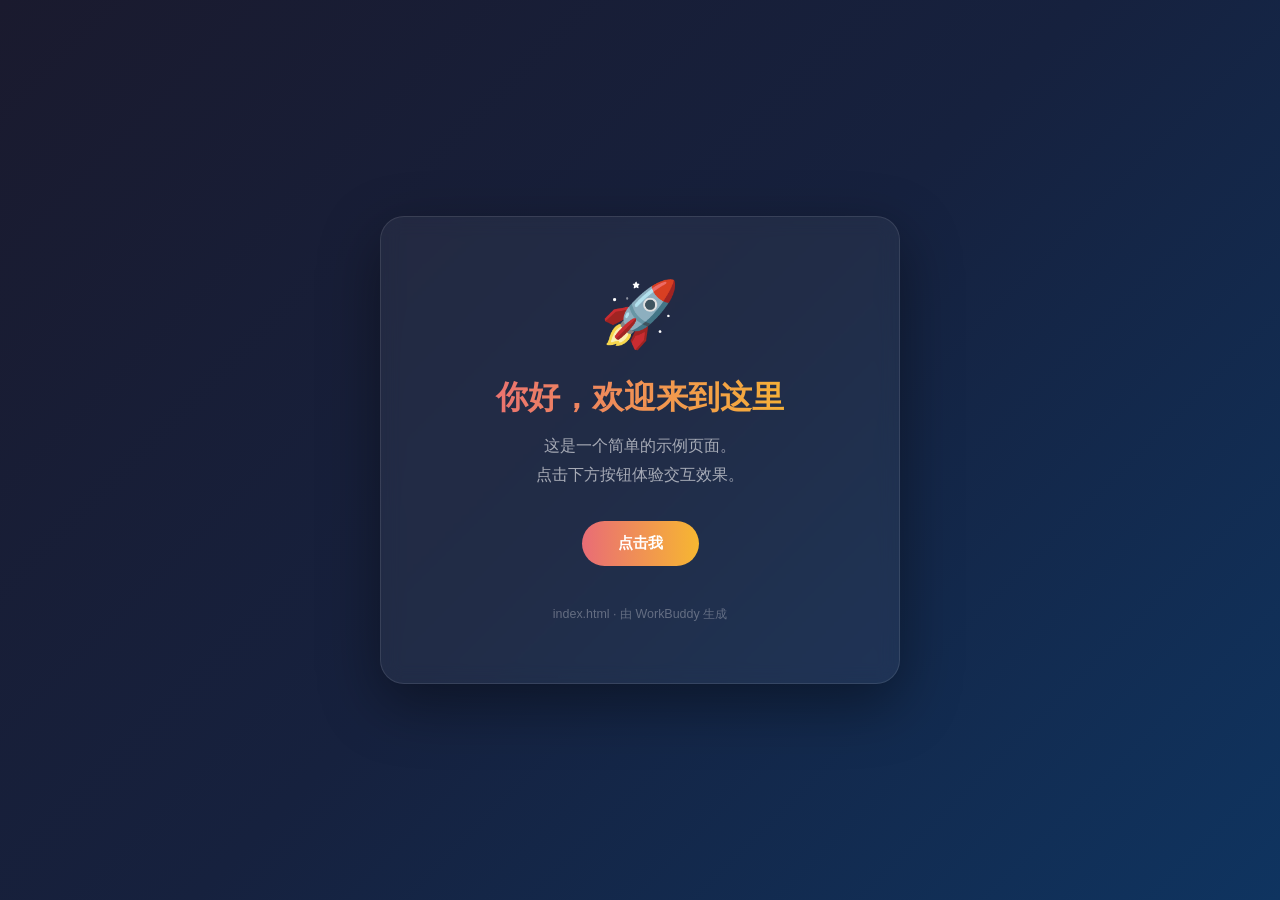
==== index.html @ bc462394 "Add files via upload" ====
<!DOCTYPE html>
<html lang="zh-CN">
<head>
  <meta charset="UTF-8" />
  <meta name="viewport" content="width=device-width, initial-scale=1.0" />
  <title>欢迎页面</title>
  <style>
    * { margin: 0; padding: 0; box-sizing: border-box; }

    body {
      min-height: 100vh;
      display: flex;
      align-items: center;
      justify-content: center;
      background: linear-gradient(135deg, #1a1a2e 0%, #16213e 50%, #0f3460 100%);
      font-family: "Microsoft YaHei", "PingFang SC", sans-serif;
      color: #fff;
    }

    .card {
      text-align: center;
      padding: 60px 80px;
      background: rgba(255, 255, 255, 0.05);
      border: 1px solid rgba(255, 255, 255, 0.1);
      border-radius: 24px;
      backdrop-filter: blur(10px);
      box-shadow: 0 20px 60px rgba(0, 0, 0, 0.4);
      max-width: 520px;
      width: 90%;
    }

    .icon {
      font-size: 64px;
      margin-bottom: 24px;
      display: block;
      animation: float 3s ease-in-out infinite;
    }

    @keyframes float {
      0%, 100% { transform: translateY(0); }
      50%       { transform: translateY(-10px); }
    }

    h1 {
      font-size: 2rem;
      font-weight: 700;
      margin-bottom: 12px;
      background: linear-gradient(90deg, #e96c76, #f7b731);
      -webkit-background-clip: text;
      -webkit-text-fill-color: transparent;
    }

    p {
      font-size: 1rem;
      color: rgba(255, 255, 255, 0.6);
      line-height: 1.8;
      margin-bottom: 32px;
    }

    .btn {
      display: inline-block;
      padding: 12px 36px;
      background: linear-gradient(90deg, #e96c76, #f7b731);
      color: #fff;
      border: none;
      border-radius: 50px;
      font-size: 0.95rem;
      font-weight: 600;
      cursor: pointer;
      text-decoration: none;
      transition: transform 0.2s, box-shadow 0.2s;
    }

    .btn:hover {
      transform: translateY(-2px);
      box-shadow: 0 8px 24px rgba(233, 108, 118, 0.45);
    }

    .footer {
      margin-top: 40px;
      font-size: 0.78rem;
      color: rgba(255, 255, 255, 0.3);
    }
  </style>
</head>
<body>
  <div class="card">
    <span class="icon">🚀</span>
    <h1>你好，欢迎来到这里</h1>
    <p>这是一个简单的示例页面。<br/>点击下方按钮体验交互效果。</p>
    <button class="btn" onclick="this.textContent='✅ 已点击！'">点击我</button>
    <div class="footer">index.html · 由 WorkBuddy 生成</div>
  </div>
</body>
</html>
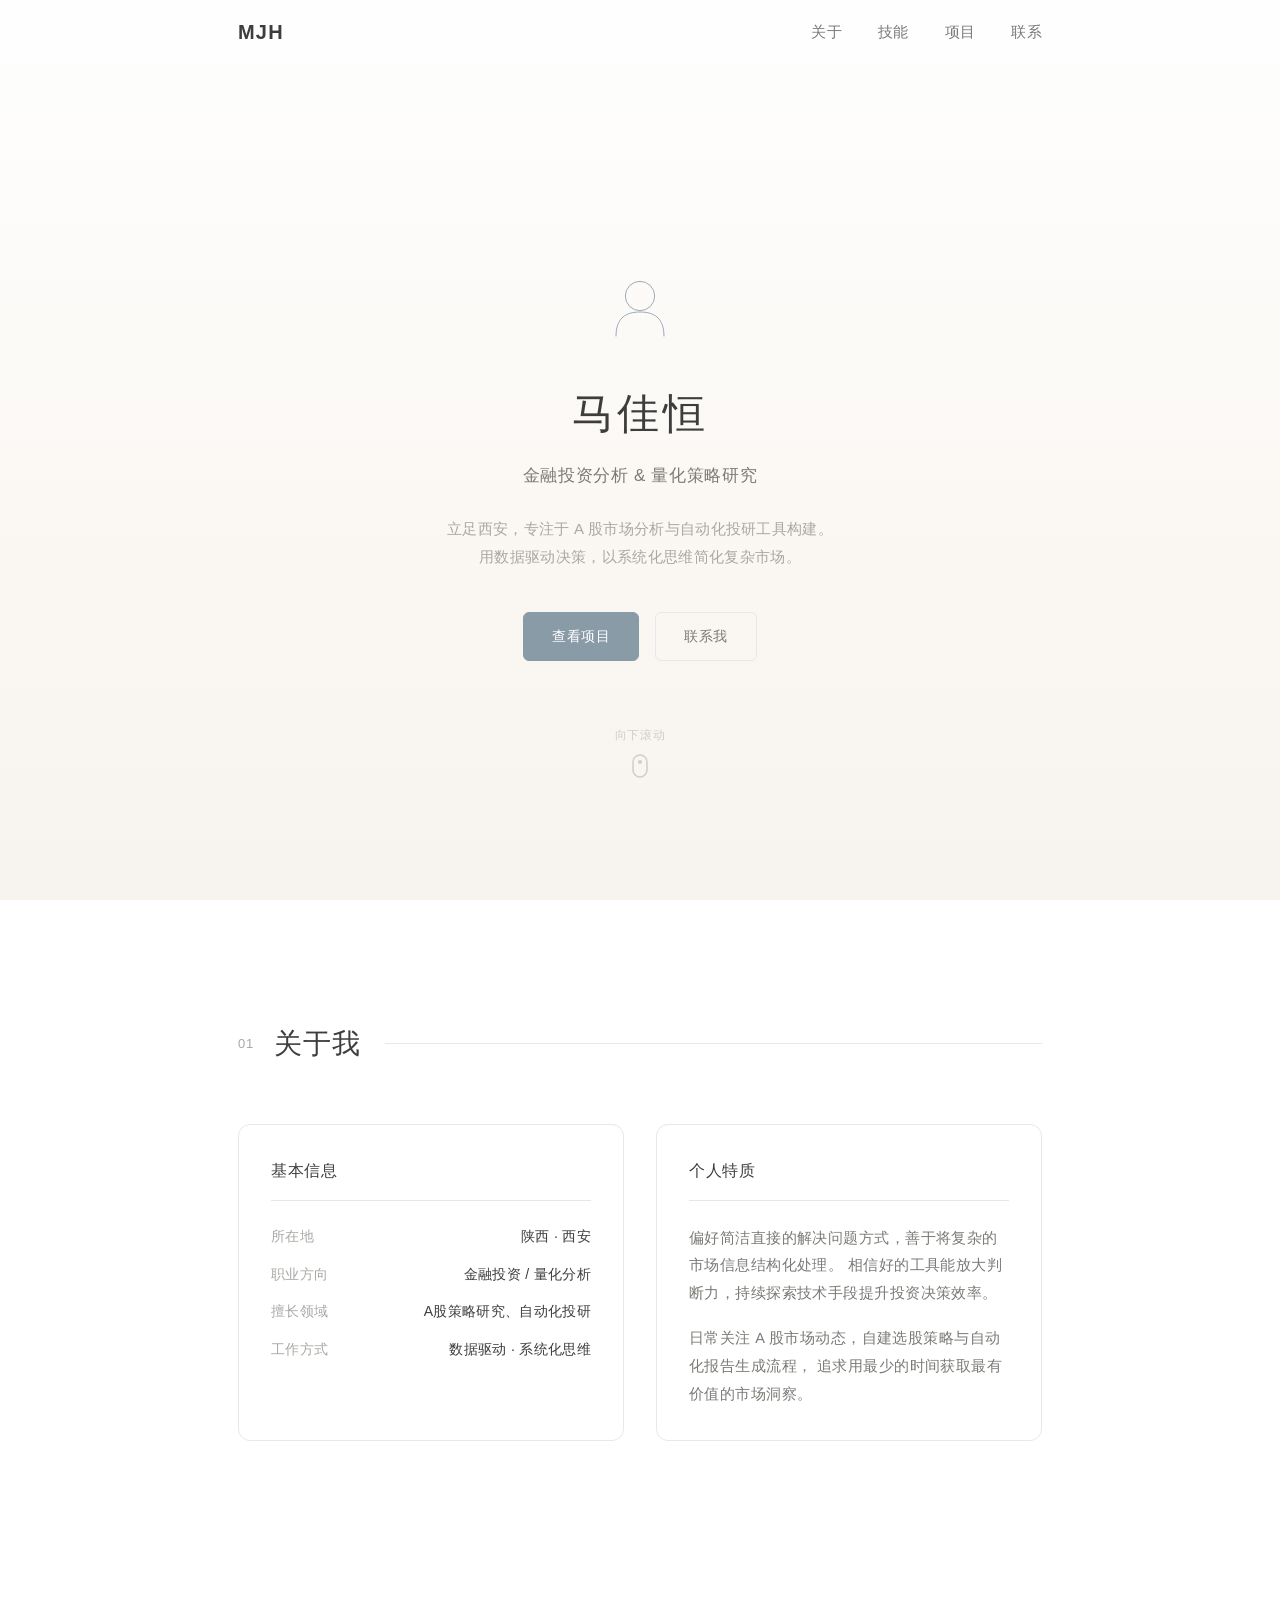
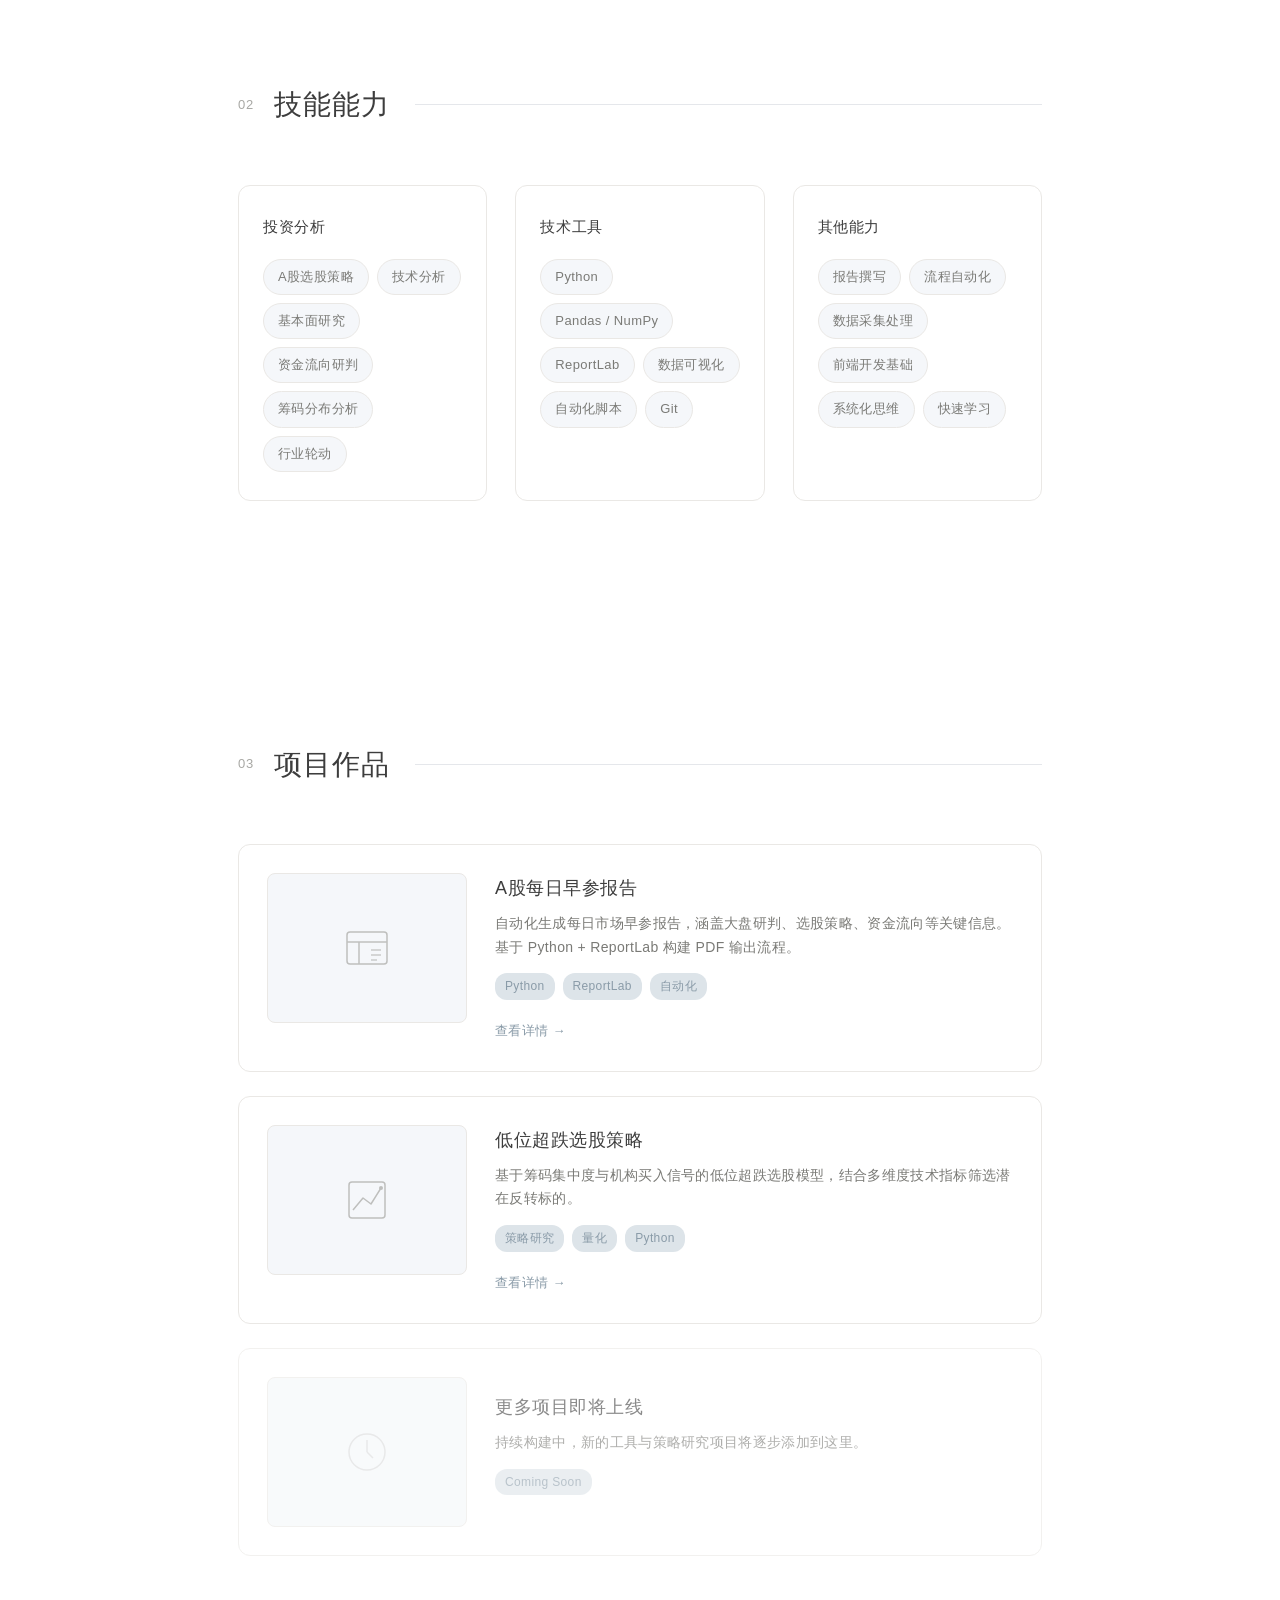
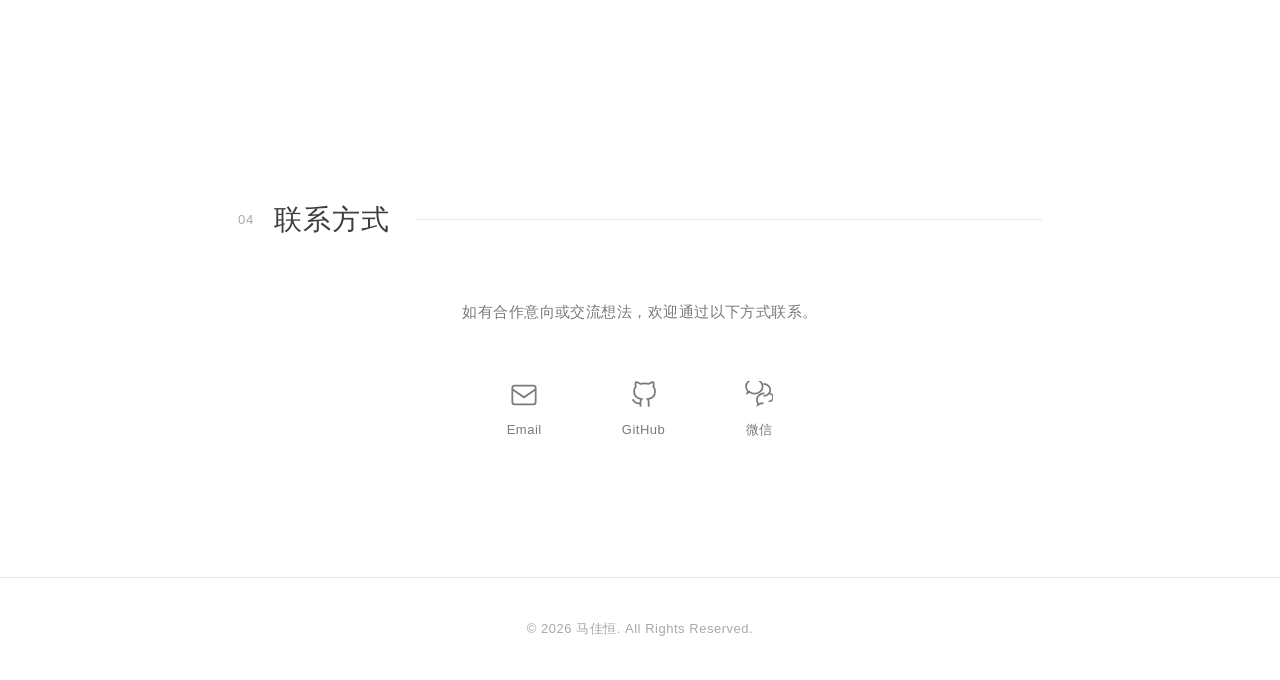
==== commit cdacc6f8: "Add files via upload" ====
--- a/index.html
+++ b/index.html
@@ -1,95 +1,260 @@
 <!DOCTYPE html>
 <html lang="zh-CN">
 <head>
-  <meta charset="UTF-8" />
-  <meta name="viewport" content="width=device-width, initial-scale=1.0" />
-  <title>欢迎页面</title>
-  <style>
-    * { margin: 0; padding: 0; box-sizing: border-box; }
-
-    body {
-      min-height: 100vh;
-      display: flex;
-      align-items: center;
-      justify-content: center;
-      background: linear-gradient(135deg, #1a1a2e 0%, #16213e 50%, #0f3460 100%);
-      font-family: "Microsoft YaHei", "PingFang SC", sans-serif;
-      color: #fff;
-    }
-
-    .card {
-      text-align: center;
-      padding: 60px 80px;
-      background: rgba(255, 255, 255, 0.05);
-      border: 1px solid rgba(255, 255, 255, 0.1);
-      border-radius: 24px;
-      backdrop-filter: blur(10px);
-      box-shadow: 0 20px 60px rgba(0, 0, 0, 0.4);
-      max-width: 520px;
-      width: 90%;
-    }
-
-    .icon {
-      font-size: 64px;
-      margin-bottom: 24px;
-      display: block;
-      animation: float 3s ease-in-out infinite;
-    }
-
-    @keyframes float {
-      0%, 100% { transform: translateY(0); }
-      50%       { transform: translateY(-10px); }
-    }
-
-    h1 {
-      font-size: 2rem;
-      font-weight: 700;
-      margin-bottom: 12px;
-      background: linear-gradient(90deg, #e96c76, #f7b731);
-      -webkit-background-clip: text;
-      -webkit-text-fill-color: transparent;
-    }
-
-    p {
-      font-size: 1rem;
-      color: rgba(255, 255, 255, 0.6);
-      line-height: 1.8;
-      margin-bottom: 32px;
-    }
-
-    .btn {
-      display: inline-block;
-      padding: 12px 36px;
-      background: linear-gradient(90deg, #e96c76, #f7b731);
-      color: #fff;
-      border: none;
-      border-radius: 50px;
-      font-size: 0.95rem;
-      font-weight: 600;
-      cursor: pointer;
-      text-decoration: none;
-      transition: transform 0.2s, box-shadow 0.2s;
-    }
-
-    .btn:hover {
-      transform: translateY(-2px);
-      box-shadow: 0 8px 24px rgba(233, 108, 118, 0.45);
-    }
-
-    .footer {
-      margin-top: 40px;
-      font-size: 0.78rem;
-      color: rgba(255, 255, 255, 0.3);
-    }
-  </style>
+    <meta charset="UTF-8">
+    <meta name="viewport" content="width=device-width, initial-scale=1.0">
+    <meta name="description" content="马佳恒 — 个人网站，金融投资与量化分析">
+    <title>马佳恒 — 个人主页</title>
+    <link rel="stylesheet" href="css/style.css">
+    <link rel="preload" href="css/style.css" as="style">
+    <link rel="icon" type="image/svg+xml" href="data:image/svg+xml,<svg xmlns='http://www.w3.org/2000/svg' viewBox='0 0 32 32'><text y='28' font-size='28'>📊</text></svg>">
 </head>
 <body>
-  <div class="card">
-    <span class="icon">🚀</span>
-    <h1>你好，欢迎来到这里</h1>
-    <p>这是一个简单的示例页面。<br/>点击下方按钮体验交互效果。</p>
-    <button class="btn" onclick="this.textContent='✅ 已点击！'">点击我</button>
-    <div class="footer">index.html · 由 WorkBuddy 生成</div>
-  </div>
+
+    <!-- ==================== 顶部导航 ==================== -->
+    <header class="site-header" id="header">
+        <nav class="nav-bar" aria-label="主导航">
+            <a href="#home" class="nav-logo">MJH</a>
+            <ul class="nav-links" role="menubar">
+                <li role="none"><a href="#about" role="menuitem">关于</a></li>
+                <li role="none"><a href="#skills" role="menuitem">技能</a></li>
+                <li role="none"><a href="#projects" role="menuitem">项目</a></li>
+                <li role="none"><a href="#contact" role="menuitem">联系</a></li>
+            </ul>
+            <button class="nav-toggle" aria-label="打开菜单" id="navToggle">
+                <span></span><span></span><span></span>
+            </button>
+        </nav>
+    </header>
+
+    <main>
+
+        <!-- ==================== Hero 首屏 ==================== -->
+        <section class="hero" id="home">
+            <div class="container">
+                <div class="hero-content reveal">
+                    <div class="hero-avatar" aria-hidden="true">
+                        <!-- 极简线条头像占位 -->
+                        <svg viewBox="0 0 120 120" fill="none" xmlns="http://www.w3.org/2000/svg">
+                            <circle cx="60" cy="45" r="22" stroke="currentColor" stroke-width="1.5"/>
+                            <path d="M24 105c0-28 16-36 36-36s36 8 36 36" stroke="currentColor" stroke-width="1.5" stroke-linecap="round"/>
+                        </svg>
+                    </div>
+                    <h1 class="hero-name">马佳恒</h1>
+                    <p class="hero-tagline">金融投资分析 &amp; 量化策略研究</p>
+                    <p class="hero-bio">
+                        立足西安，专注于 A 股市场分析与自动化投研工具构建。<br>用数据驱动决策，以系统化思维简化复杂市场。
+                    </p>
+                    <div class="hero-cta">
+                        <a href="#projects" class="btn btn-primary">查看项目</a>
+                        <a href="#contact" class="btn btn-ghost">联系我</a>
+                    </div>
+                </div>
+                <div class="hero-scroll" aria-hidden="true">
+                    <span>向下滚动</span>
+                    <svg width="16" height="24" viewBox="0 0 16 24" fill="none">
+                        <rect x="1" y="1" width="14" height="22" rx="7" stroke="currentColor" stroke-width="1.5"/>
+                        <circle cx="8" cy="8" r="2" fill="currentColor"/>
+                    </svg>
+                </div>
+            </div>
+        </section>
+
+        <!-- ==================== 关于我 ==================== -->
+        <section class="about section" id="about">
+            <div class="container">
+                <div class="section-header reveal">
+                    <span class="section-label">01</span>
+                    <h2 class="section-title">关于我</h2>
+                    <div class="section-line" aria-hidden="true"></div>
+                </div>
+                <div class="about-grid reveal">
+                    <div class="about-card">
+                        <h3 class="card-title">基本信息</h3>
+                        <ul class="info-list">
+                            <li><span class="info-label">所在地</span><span class="info-value">陕西 · 西安</span></li>
+                            <li><span class="info-label">职业方向</span><span class="info-value">金融投资 / 量化分析</span></li>
+                            <li><span class="info-label">擅长领域</span><span class="info-value">A股策略研究、自动化投研</span></li>
+                            <li><span class="info-label">工作方式</span><span class="info-value">数据驱动 · 系统化思维</span></li>
+                        </ul>
+                    </div>
+                    <div class="about-card">
+                        <h3 class="card-title">个人特质</h3>
+                        <p class="about-text">
+                            偏好简洁直接的解决问题方式，善于将复杂的市场信息结构化处理。
+                            相信好的工具能放大判断力，持续探索技术手段提升投资决策效率。
+                        </p>
+                        <p class="about-text">
+                            日常关注 A 股市场动态，自建选股策略与自动化报告生成流程，
+                            追求用最少的时间获取最有价值的市场洞察。
+                        </p>
+                    </div>
+                </div>
+            </div>
+        </section>
+
+        <!-- ==================== 技能能力 ==================== -->
+        <section class="skills section" id="skills">
+            <div class="container">
+                <div class="section-header reveal">
+                    <span class="section-label">02</span>
+                    <h2 class="section-title">技能能力</h2>
+                    <div class="section-line" aria-hidden="true"></div>
+                </div>
+                <div class="skills-grid reveal">
+                    <div class="skill-category">
+                        <h3 class="category-title">投资分析</h3>
+                        <div class="skill-tags">
+                            <span class="skill-tag">A股选股策略</span>
+                            <span class="skill-tag">技术分析</span>
+                            <span class="skill-tag">基本面研究</span>
+                            <span class="skill-tag">资金流向研判</span>
+                            <span class="skill-tag">筹码分布分析</span>
+                            <span class="skill-tag">行业轮动</span>
+                        </div>
+                    </div>
+                    <div class="skill-category">
+                        <h3 class="category-title">技术工具</h3>
+                        <div class="skill-tags">
+                            <span class="skill-tag">Python</span>
+                            <span class="skill-tag">Pandas / NumPy</span>
+                            <span class="skill-tag">ReportLab</span>
+                            <span class="skill-tag">数据可视化</span>
+                            <span class="skill-tag">自动化脚本</span>
+                            <span class="skill-tag">Git</span>
+                        </div>
+                    </div>
+                    <div class="skill-category">
+                        <h3 class="category-title">其他能力</h3>
+                        <div class="skill-tags">
+                            <span class="skill-tag">报告撰写</span>
+                            <span class="skill-tag">流程自动化</span>
+                            <span class="skill-tag">数据采集处理</span>
+                            <span class="skill-tag">前端开发基础</span>
+                            <span class="skill-tag">系统化思维</span>
+                            <span class="skill-tag">快速学习</span>
+                        </div>
+                    </div>
+                </div>
+            </div>
+        </section>
+
+        <!-- ==================== 项目作品 ==================== -->
+        <section class="projects section" id="projects">
+            <div class="container">
+                <div class="section-header reveal">
+                    <span class="section-label">03</span>
+                    <h2 class="section-title">项目作品</h2>
+                    <div class="section-line" aria-hidden="true"></div>
+                </div>
+                <div class="projects-grid reveal">
+                    <!-- 项目卡片 1 -->
+                    <article class="project-card">
+                        <div class="project-image">
+                            <div class="project-placeholder" aria-hidden="true">
+                                <svg viewBox="0 0 48 48" fill="none">
+                                    <rect x="4" y="8" width="40" height="32" rx="3" stroke="currentColor" stroke-width="1.5"/>
+                                    <line x1="4" y1="18" x2="44" y2="18" stroke="currentColor" stroke-width="1.5"/>
+                                    <line x1="16" y1="18" x2="16" y2="40" stroke="currentColor" stroke-width="1.5"/>
+                                    <line x1="28" y1="26" x2="38" y2="26" stroke="currentColor" stroke-width="1.2"/>
+                                    <line x1="28" y1="31" x2="38" y2="31" stroke="currentColor" stroke-width="1.2"/>
+                                    <line x1="28" y1="36" x2="34" y2="36" stroke="currentColor" stroke-width="1.2"/>
+                                </svg>
+                            </div>
+                        </div>
+                        <div class="project-info">
+                            <h3 class="project-name">A股每日早参报告</h3>
+                            <p class="project-desc">自动化生成每日市场早参报告，涵盖大盘研判、选股策略、资金流向等关键信息。基于 Python + ReportLab 构建 PDF 输出流程。</p>
+                            <div class="project-tags">
+                                <span>Python</span><span>ReportLab</span><span>自动化</span>
+                            </div>
+                            <div class="project-links">
+                                <a href="#" class="project-link" aria-label="查看详情">查看详情 →</a>
+                            </div>
+                        </div>
+                    </article>
+                    <!-- 项目卡片 2 -->
+                    <article class="project-card">
+                        <div class="project-image">
+                            <div class="project-placeholder" aria-hidden="true">
+                                <svg viewBox="0 0 48 48" fill="none">
+                                    <rect x="6" y="6" width="36" height="36" rx="3" stroke="currentColor" stroke-width="1.5"/>
+                                    <polyline points="10,34 20,22 28,28 38,12" stroke="currentColor" stroke-width="1.5" stroke-linejoin="round"/>
+                                    <circle cx="38" cy="12" r="2" fill="currentColor"/>
+                                </svg>
+                            </div>
+                        </div>
+                        <div class="project-info">
+                            <h3 class="project-name">低位超跌选股策略</h3>
+                            <p class="project-desc">基于筹码集中度与机构买入信号的低位超跌选股模型，结合多维度技术指标筛选潜在反转标的。</p>
+                            <div class="project-tags">
+                                <span>策略研究</span><span>量化</span><span>Python</span>
+                            </div>
+                            <div class="project-links">
+                                <a href="#" class="project-link" aria-label="查看详情">查看详情 →</a>
+                            </div>
+                        </div>
+                    </article>
+                    <!-- 项目卡片 3 — 占位 -->
+                    <article class="project-card project-card--coming">
+                        <div class="project-image">
+                            <div class="project-placeholder coming-soon" aria-hidden="true">
+                                <svg viewBox="0 0 48 48" fill="none">
+                                    <circle cx="24" cy="24" r="18" stroke="currentColor" stroke-width="1.5"/>
+                                    <line x1="24" y1="12" x2="24" y2="24" stroke="currentColor" stroke-width="1.5"/>
+                                    <line x1="24" y1="24" x2="30" y2="30" stroke="currentColor" stroke-width="1.5"/>
+                                </svg>
+                            </div>
+                        </div>
+                        <div class="project-info">
+                            <h3 class="project-name">更多项目即将上线</h3>
+                            <p class="project-desc">持续构建中，新的工具与策略研究项目将逐步添加到这里。</p>
+                            <div class="project-tags">
+                                <span>Coming Soon</span>
+                            </div>
+                        </div>
+                    </article>
+                </div>
+            </div>
+        </section>
+
+        <!-- ==================== 联系方式 ==================== -->
+        <section class="contact section" id="contact">
+            <div class="container">
+                <div class="section-header reveal">
+                    <span class="section-label">04</span>
+                    <h2 class="section-title">联系方式</h2>
+                    <div class="section-line" aria-hidden="true"></div>
+                </div>
+                <div class="contact-content reveal">
+                    <p class="contact-intro">如有合作意向或交流想法，欢迎通过以下方式联系。</p>
+                    <div class="contact-links">
+                        <a href="mailto:your-email@example.com" class="contact-item" aria-label="发送邮件">
+                            <svg viewBox="0 0 24 24" fill="none" stroke="currentColor" stroke-width="1.5"><rect x="2" y="4" width="20" height="16" rx="2"/><path d="M2 7l10 7 10-7"/></svg>
+                            <span>Email</span>
+                        </a>
+                        <a href="https://github.com/" target="_blank" rel="noopener noreferrer" class="contact-item" aria-label="GitHub 主页">
+                            <svg viewBox="0 0 24 24" fill="none" stroke="currentColor" stroke-width="1.5"><path d="M9 19c-5 1.5-5-2.5-7-3m14 6v-3.87a3.37 3.37 0 00-.94-2.61c3.14-.35 6.44-1.54 6.44-7A5.44 5.44 0 0020 4.77 5.07 5.07 0 0019.91 1S18.73.65 16 2.48a13.38 13.38 0 00-7 0C6.27.65 5.09 1 5.09 1A5.07 5.07 0 005 4.77a5.44 5.44 0 00-1.5 3.78c0 5.42 3.3 6.61 6.44 7A3.37 3.37 0 009 18.13V22"/></svg>
+                            <span>GitHub</span>
+                        </a>
+                        <a href="#" class="contact-item" aria-label="微信联系">
+                            <svg viewBox="0 0 24 24" fill="none" stroke="currentColor" stroke-width="1.5"><path d="M8 10.9c3.9 0 7.1-2.8 7.1-6.2S11.9-1.5 8-1.5.9 1.3.9 4.7c0 1.5.6 2.9 1.6 3.9L2 10.4l2-1.1a7.5 7.5 0 004 1.6z"/><path d="M15.8 12.8c3.3 0 5.9-2.3 5.9-5.2s-2.6-5.2-5.9-5.2"/><path d="M20.3 17.5c2.1 0 3.8-1.5 3.8-3.4s-1.7-3.4-3.8-3.4"/><path d="M15.8 18.9c-1.2 0-2.4.3-3.4.9l-1.5.8.4-1.3c-.7-.9-1.1-2-1.1-3.2 0-3.1 2.9-5.6 6.4-5.6"/></svg>
+                            <span>微信</span>
+                        </a>
+                    </div>
+                </div>
+            </div>
+        </section>
+
+    </main>
+
+    <!-- ==================== 页脚 ==================== -->
+    <footer class="site-footer">
+        <div class="container">
+            <p class="footer-text">&copy; 2026 马佳恒. All Rights Reserved.</p>
+        </div>
+    </footer>
+
+    <script src="js/main.js" defer></script>
 </body>
 </html>
--- a/css/style.css
+++ b/css/style.css
@@ -0,0 +1,748 @@
+/* ============================================================
+   个人网站 — 简约现代轻奢风格
+   莫兰迪色系 · 大量留白 · 无衬线字体 · 克制动效
+   ============================================================ */
+
+/* ---------- CSS 变量 ---------- */
+:root {
+    --bg-warm-start: #FEFEFE;
+    --bg-warm-mid: #FBf8F4;
+    --bg-warm-end: #F7F3EE;
+    --bg-card: #FFFFFF;
+    --bg-card-alt: #F5F7FA;
+    --bg-subtle: #F3F1EE;
+    --text-primary: #3D3D3D;
+    --text-secondary: #7A7A76;
+    --text-muted: #A8A8A4;
+    --accent: #8A9BA8;
+    --accent-hover: #6E8290;
+    --accent-light: #DDE4E9;
+    --border: #E5E7EB;
+    --border-light: #EAE8E5;
+    --shadow-sm: 0 1px 2px rgba(0,0,0,0.03);
+    --shadow-md: 0 4px 12px rgba(0,0,0,0.04);
+    --max-width: 860px;
+    --nav-height: 64px;
+    --section-gap: 120px;
+    --font-sans: -apple-system, BlinkMacSystemFont, "Segoe UI", "PingFang SC", "Hiragino Sans GB", "Microsoft YaHei", "Helvetica Neue", Arial, sans-serif;
+}
+
+/* ---------- 全局重置 ---------- */
+*,
+*::before,
+*::after {
+    margin: 0;
+    padding: 0;
+    box-sizing: border-box;
+}
+
+html {
+    scroll-behavior: smooth;
+    -webkit-font-smoothing: antialiased;
+    -moz-osx-font-smoothing: grayscale;
+}
+
+body {
+    font-family: var(--font-sans);
+    font-size: 16px;
+    line-height: 1.7;
+    color: var(--text-primary);
+    background: linear-gradient(180deg, var(--bg-warm-start) 0%, var(--bg-warm-mid) 55%, var(--bg-warm-end) 100%);
+    background-attachment: fixed;
+    letter-spacing: 0.02em;
+    overflow-x: hidden;
+}
+
+img {
+    max-width: 100%;
+    height: auto;
+    display: block;
+}
+
+a {
+    color: inherit;
+    text-decoration: none;
+    transition: color 0.25s ease;
+}
+
+ul {
+    list-style: none;
+}
+
+.container {
+    width: 100%;
+    max-width: var(--max-width);
+    margin: 0 auto;
+    padding: 0 28px;
+}
+
+.section {
+    padding: var(--section-gap) 0;
+}
+
+/* ---------- 顶部导航 ---------- */
+.site-header {
+    position: fixed;
+    top: 0;
+    left: 0;
+    width: 100%;
+    height: var(--nav-height);
+    background: rgba(254, 254, 254, 0.82);
+    backdrop-filter: blur(12px);
+    -webkit-backdrop-filter: blur(12px);
+    border-bottom: 1px solid transparent;
+    z-index: 1000;
+    transition: border-color 0.3s ease, box-shadow 0.3s ease, background 0.3s ease;
+}
+
+.site-header.scrolled {
+    border-bottom-color: var(--border);
+    box-shadow: var(--shadow-sm);
+}
+
+.nav-bar {
+    display: flex;
+    align-items: center;
+    justify-content: space-between;
+    height: 100%;
+    padding: 0 28px;
+    max-width: var(--max-width);
+    margin: 0 auto;
+}
+
+.nav-logo {
+    font-size: 20px;
+    font-weight: 600;
+    letter-spacing: 0.06em;
+    color: var(--text-primary);
+}
+
+.nav-links {
+    display: flex;
+    gap: 36px;
+}
+
+.nav-links a {
+    font-size: 15px;
+    color: var(--text-secondary);
+    position: relative;
+    padding: 4px 0;
+}
+
+.nav-links a::after {
+    content: '';
+    position: absolute;
+    bottom: -2px;
+    left: 0;
+    width: 0;
+    height: 1.5px;
+    background: var(--accent);
+    transition: width 0.3s ease;
+}
+
+.nav-links a:hover,
+.nav-links a.active {
+    color: var(--text-primary);
+}
+
+.nav-links a:hover::after,
+.nav-links a.active::after {
+    width: 100%;
+}
+
+/* 移动端菜单按钮 */
+.nav-toggle {
+    display: none;
+    flex-direction: column;
+    gap: 5px;
+    background: none;
+    border: none;
+    cursor: pointer;
+    padding: 4px;
+    z-index: 1001;
+}
+
+.nav-toggle span {
+    display: block;
+    width: 22px;
+    height: 1.5px;
+    background: var(--text-primary);
+    transition: transform 0.3s ease, opacity 0.3s ease;
+}
+
+.nav-toggle.open span:nth-child(1) {
+    transform: translateY(6.5px) rotate(45deg);
+}
+
+.nav-toggle.open span:nth-child(2) {
+    opacity: 0;
+}
+
+.nav-toggle.open span:nth-child(3) {
+    transform: translateY(-6.5px) rotate(-45deg);
+}
+
+/* ================================================================
+   Hero 首屏
+   ================================================================ */
+.hero {
+    min-height: 100vh;
+    display: flex;
+    align-items: center;
+    padding-top: var(--nav-height);
+}
+
+.hero-content {
+    text-align: center;
+    padding: 80px 0 0;
+}
+
+.hero-avatar {
+    width: 80px;
+    height: 80px;
+    margin: 0 auto 32px;
+    color: var(--accent);
+    opacity: 0.85;
+}
+
+.hero-avatar svg {
+    width: 100%;
+    height: 100%;
+}
+
+.hero-name {
+    font-size: 42px;
+    font-weight: 500;
+    letter-spacing: 0.08em;
+    color: var(--text-primary);
+    margin-bottom: 12px;
+}
+
+.hero-tagline {
+    font-size: 17px;
+    color: var(--text-secondary);
+    font-weight: 400;
+    letter-spacing: 0.04em;
+    margin-bottom: 24px;
+}
+
+.hero-bio {
+    font-size: 15px;
+    color: var(--text-muted);
+    line-height: 1.9;
+    max-width: 480px;
+    margin: 0 auto 40px;
+}
+
+.hero-cta {
+    display: flex;
+    gap: 16px;
+    justify-content: center;
+    flex-wrap: wrap;
+}
+
+.btn {
+    display: inline-flex;
+    align-items: center;
+    padding: 12px 28px;
+    font-size: 14px;
+    font-weight: 500;
+    letter-spacing: 0.04em;
+    border-radius: 6px;
+    cursor: pointer;
+    transition: all 0.25s ease;
+    border: 1.5px solid transparent;
+}
+
+.btn-primary {
+    background: var(--accent);
+    color: #FFFFFF;
+    border-color: var(--accent);
+}
+
+.btn-primary:hover {
+    background: var(--accent-hover);
+    border-color: var(--accent-hover);
+}
+
+.btn-ghost {
+    background: transparent;
+    color: var(--text-secondary);
+    border-color: var(--border);
+}
+
+.btn-ghost:hover {
+    border-color: var(--accent);
+    color: var(--accent);
+}
+
+/* 滚动提示 */
+.hero-scroll {
+    display: flex;
+    flex-direction: column;
+    align-items: center;
+    gap: 8px;
+    color: var(--text-muted);
+    font-size: 12px;
+    letter-spacing: 0.06em;
+    opacity: 0.5;
+    margin-top: 64px;
+}
+
+/* ================================================================
+   Section 通用
+   ================================================================ */
+.section-header {
+    display: flex;
+    align-items: center;
+    gap: 20px;
+    margin-bottom: 56px;
+}
+
+.section-label {
+    font-size: 13px;
+    font-weight: 500;
+    color: var(--text-muted);
+    letter-spacing: 0.06em;
+    flex-shrink: 0;
+}
+
+.section-title {
+    font-size: 28px;
+    font-weight: 500;
+    letter-spacing: 0.04em;
+    color: var(--text-primary);
+    flex-shrink: 0;
+}
+
+.section-line {
+    flex: 1;
+    height: 1px;
+    background: var(--border);
+    margin-left: 4px;
+}
+
+/* ================================================================
+   关于我
+   ================================================================ */
+.about-grid {
+    display: grid;
+    grid-template-columns: 1fr 1fr;
+    gap: 32px;
+}
+
+.about-card {
+    background: var(--bg-card);
+    border: 1px solid var(--border-light);
+    border-radius: 12px;
+    padding: 32px;
+}
+
+.card-title {
+    font-size: 16px;
+    font-weight: 500;
+    letter-spacing: 0.04em;
+    color: var(--text-primary);
+    margin-bottom: 24px;
+    padding-bottom: 16px;
+    border-bottom: 1px solid var(--border);
+}
+
+.info-list {
+    display: flex;
+    flex-direction: column;
+    gap: 14px;
+}
+
+.info-list li {
+    display: flex;
+    justify-content: space-between;
+    align-items: baseline;
+}
+
+.info-label {
+    font-size: 14px;
+    color: var(--text-muted);
+    letter-spacing: 0.03em;
+}
+
+.info-value {
+    font-size: 14px;
+    color: var(--text-primary);
+    font-weight: 500;
+    text-align: right;
+}
+
+.about-text {
+    font-size: 14.5px;
+    color: var(--text-secondary);
+    line-height: 1.9;
+    letter-spacing: 0.03em;
+}
+
+.about-text + .about-text {
+    margin-top: 18px;
+}
+
+/* ================================================================
+   技能
+   ================================================================ */
+.skills-grid {
+    display: grid;
+    grid-template-columns: 1fr 1fr 1fr;
+    gap: 28px;
+}
+
+.skill-category {
+    background: var(--bg-card);
+    border: 1px solid var(--border-light);
+    border-radius: 12px;
+    padding: 28px 24px;
+}
+
+.category-title {
+    font-size: 15px;
+    font-weight: 500;
+    letter-spacing: 0.04em;
+    color: var(--text-primary);
+    margin-bottom: 20px;
+}
+
+.skill-tags {
+    display: flex;
+    flex-wrap: wrap;
+    gap: 8px;
+}
+
+.skill-tag {
+    display: inline-block;
+    font-size: 13px;
+    color: var(--text-secondary);
+    background: var(--bg-card-alt);
+    padding: 6px 14px;
+    border-radius: 20px;
+    letter-spacing: 0.03em;
+    border: 1px solid var(--border-light);
+    transition: all 0.25s ease;
+}
+
+.skill-tag:hover {
+    color: var(--accent-hover);
+    border-color: var(--accent);
+    background: var(--accent-light);
+}
+
+/* ================================================================
+   项目作品
+   ================================================================ */
+.projects-grid {
+    display: flex;
+    flex-direction: column;
+    gap: 24px;
+}
+
+.project-card {
+    display: grid;
+    grid-template-columns: 200px 1fr;
+    gap: 28px;
+    background: var(--bg-card);
+    border: 1px solid var(--border-light);
+    border-radius: 12px;
+    padding: 28px;
+    transition: border-color 0.3s ease;
+}
+
+.project-card:hover {
+    border-color: var(--border);
+}
+
+.project-card--coming {
+    opacity: 0.6;
+}
+
+.project-image {
+    flex-shrink: 0;
+}
+
+.project-placeholder {
+    width: 100%;
+    aspect-ratio: 4/3;
+    background: var(--bg-card-alt);
+    border-radius: 8px;
+    display: flex;
+    align-items: center;
+    justify-content: center;
+    color: var(--text-muted);
+    border: 1px solid var(--border-light);
+}
+
+.project-placeholder svg {
+    width: 48px;
+    height: 48px;
+    opacity: 0.7;
+}
+
+.coming-soon svg {
+    opacity: 0.35;
+}
+
+.project-info {
+    display: flex;
+    flex-direction: column;
+    justify-content: center;
+}
+
+.project-name {
+    font-size: 18px;
+    font-weight: 500;
+    letter-spacing: 0.03em;
+    color: var(--text-primary);
+    margin-bottom: 8px;
+}
+
+.project-desc {
+    font-size: 14px;
+    color: var(--text-secondary);
+    line-height: 1.7;
+    margin-bottom: 14px;
+}
+
+.project-tags {
+    display: flex;
+    gap: 8px;
+    flex-wrap: wrap;
+    margin-bottom: 16px;
+}
+
+.project-tags span {
+    font-size: 12px;
+    color: var(--accent);
+    background: var(--accent-light);
+    padding: 3px 10px;
+    border-radius: 12px;
+    letter-spacing: 0.03em;
+}
+
+.project-links a {
+    font-size: 13px;
+    color: var(--accent);
+    font-weight: 500;
+    letter-spacing: 0.03em;
+    transition: color 0.25s ease;
+}
+
+.project-links a:hover {
+    color: var(--accent-hover);
+}
+
+/* ================================================================
+   联系方式
+   ================================================================ */
+.contact-content {
+    text-align: center;
+}
+
+.contact-intro {
+    font-size: 15px;
+    color: var(--text-secondary);
+    margin-bottom: 40px;
+    letter-spacing: 0.03em;
+}
+
+.contact-links {
+    display: flex;
+    justify-content: center;
+    gap: 48px;
+    flex-wrap: wrap;
+}
+
+.contact-item {
+    display: flex;
+    flex-direction: column;
+    align-items: center;
+    gap: 10px;
+    color: var(--text-secondary);
+    transition: color 0.25s ease;
+    padding: 16px;
+}
+
+.contact-item:hover {
+    color: var(--accent);
+}
+
+.contact-item svg {
+    width: 28px;
+    height: 28px;
+}
+
+.contact-item span {
+    font-size: 13px;
+    letter-spacing: 0.04em;
+}
+
+/* ================================================================
+   页脚
+   ================================================================ */
+.site-footer {
+    padding: 40px 0;
+    border-top: 1px solid var(--border);
+    text-align: center;
+}
+
+.footer-text {
+    font-size: 13px;
+    color: var(--text-muted);
+    letter-spacing: 0.04em;
+}
+
+/* ================================================================
+   滚动渐显动画
+   ================================================================ */
+.reveal {
+    opacity: 0;
+    transform: translateY(24px);
+    transition: opacity 0.7s cubic-bezier(0.22, 0.61, 0.36, 1),
+                transform 0.7s cubic-bezier(0.22, 0.61, 0.36, 1);
+}
+
+.reveal.visible {
+    opacity: 1;
+    transform: translateY(0);
+}
+
+/* 错开延迟 */
+.reveal-delay-1 { transition-delay: 0.1s; }
+.reveal-delay-2 { transition-delay: 0.2s; }
+.reveal-delay-3 { transition-delay: 0.3s; }
+
+/* ================================================================
+   响应式 — 平板
+   ================================================================ */
+@media (max-width: 768px) {
+    :root {
+        --section-gap: 80px;
+        --nav-height: 56px;
+    }
+
+    .hero-name {
+        font-size: 32px;
+    }
+
+    .hero-tagline {
+        font-size: 15px;
+    }
+
+    .hero-bio {
+        font-size: 14px;
+    }
+
+    .about-grid {
+        grid-template-columns: 1fr;
+    }
+
+    .skills-grid {
+        grid-template-columns: 1fr;
+    }
+
+    .project-card {
+        grid-template-columns: 1fr;
+        gap: 20px;
+    }
+
+    .project-placeholder {
+        aspect-ratio: 16/9;
+        max-height: 180px;
+    }
+
+    .section-title {
+        font-size: 24px;
+    }
+
+    .nav-links {
+        position: fixed;
+        top: 0;
+        right: -100%;
+        width: 260px;
+        height: 100vh;
+        flex-direction: column;
+        background: rgba(254, 253, 251, 0.98);
+        backdrop-filter: blur(20px);
+        -webkit-backdrop-filter: blur(20px);
+        padding: 100px 40px 40px;
+        gap: 32px;
+        transition: right 0.35s cubic-bezier(0.22, 0.61, 0.36, 1);
+        box-shadow: -4px 0 20px rgba(0,0,0,0.06);
+    }
+
+    .nav-links.open {
+        right: 0;
+    }
+
+    .nav-links a {
+        font-size: 17px;
+    }
+
+    .nav-toggle {
+        display: flex;
+    }
+}
+
+/* ================================================================
+   响应式 — 手机
+   ================================================================ */
+@media (max-width: 480px) {
+    :root {
+        --section-gap: 64px;
+    }
+
+    .container {
+        padding: 0 20px;
+    }
+
+    .hero-name {
+        font-size: 28px;
+    }
+
+    .hero-tagline {
+        font-size: 14px;
+    }
+
+    .hero-bio {
+        font-size: 13.5px;
+    }
+
+    .hero-cta {
+        flex-direction: column;
+        align-items: center;
+    }
+
+    .btn {
+        width: 100%;
+        justify-content: center;
+        max-width: 280px;
+    }
+
+    .about-card {
+        padding: 24px 20px;
+    }
+
+    .skill-category {
+        padding: 24px 20px;
+    }
+
+    .project-card {
+        padding: 24px 20px;
+    }
+
+    .section-title {
+        font-size: 22px;
+    }
+
+    .section-header {
+        margin-bottom: 36px;
+    }
+
+    .contact-links {
+        gap: 28px;
+    }
+}
--- a/css/style.css
+++ b/css/style.css
@@ -0,0 +1,748 @@
+/* ============================================================
+   个人网站 — 简约现代轻奢风格
+   莫兰迪色系 · 大量留白 · 无衬线字体 · 克制动效
+   ============================================================ */
+
+/* ---------- CSS 变量 ---------- */
+:root {
+    --bg-warm-start: #FEFEFE;
+    --bg-warm-mid: #FBf8F4;
+    --bg-warm-end: #F7F3EE;
+    --bg-card: #FFFFFF;
+    --bg-card-alt: #F5F7FA;
+    --bg-subtle: #F3F1EE;
+    --text-primary: #3D3D3D;
+    --text-secondary: #7A7A76;
+    --text-muted: #A8A8A4;
+    --accent: #8A9BA8;
+    --accent-hover: #6E8290;
+    --accent-light: #DDE4E9;
+    --border: #E5E7EB;
+    --border-light: #EAE8E5;
+    --shadow-sm: 0 1px 2px rgba(0,0,0,0.03);
+    --shadow-md: 0 4px 12px rgba(0,0,0,0.04);
+    --max-width: 860px;
+    --nav-height: 64px;
+    --section-gap: 120px;
+    --font-sans: -apple-system, BlinkMacSystemFont, "Segoe UI", "PingFang SC", "Hiragino Sans GB", "Microsoft YaHei", "Helvetica Neue", Arial, sans-serif;
+}
+
+/* ---------- 全局重置 ---------- */
+*,
+*::before,
+*::after {
+    margin: 0;
+    padding: 0;
+    box-sizing: border-box;
+}
+
+html {
+    scroll-behavior: smooth;
+    -webkit-font-smoothing: antialiased;
+    -moz-osx-font-smoothing: grayscale;
+}
+
+body {
+    font-family: var(--font-sans);
+    font-size: 16px;
+    line-height: 1.7;
+    color: var(--text-primary);
+    background: linear-gradient(180deg, var(--bg-warm-start) 0%, var(--bg-warm-mid) 55%, var(--bg-warm-end) 100%);
+    background-attachment: fixed;
+    letter-spacing: 0.02em;
+    overflow-x: hidden;
+}
+
+img {
+    max-width: 100%;
+    height: auto;
+    display: block;
+}
+
+a {
+    color: inherit;
+    text-decoration: none;
+    transition: color 0.25s ease;
+}
+
+ul {
+    list-style: none;
+}
+
+.container {
+    width: 100%;
+    max-width: var(--max-width);
+    margin: 0 auto;
+    padding: 0 28px;
+}
+
+.section {
+    padding: var(--section-gap) 0;
+}
+
+/* ---------- 顶部导航 ---------- */
+.site-header {
+    position: fixed;
+    top: 0;
+    left: 0;
+    width: 100%;
+    height: var(--nav-height);
+    background: rgba(254, 254, 254, 0.82);
+    backdrop-filter: blur(12px);
+    -webkit-backdrop-filter: blur(12px);
+    border-bottom: 1px solid transparent;
+    z-index: 1000;
+    transition: border-color 0.3s ease, box-shadow 0.3s ease, background 0.3s ease;
+}
+
+.site-header.scrolled {
+    border-bottom-color: var(--border);
+    box-shadow: var(--shadow-sm);
+}
+
+.nav-bar {
+    display: flex;
+    align-items: center;
+    justify-content: space-between;
+    height: 100%;
+    padding: 0 28px;
+    max-width: var(--max-width);
+    margin: 0 auto;
+}
+
+.nav-logo {
+    font-size: 20px;
+    font-weight: 600;
+    letter-spacing: 0.06em;
+    color: var(--text-primary);
+}
+
+.nav-links {
+    display: flex;
+    gap: 36px;
+}
+
+.nav-links a {
+    font-size: 15px;
+    color: var(--text-secondary);
+    position: relative;
+    padding: 4px 0;
+}
+
+.nav-links a::after {
+    content: '';
+    position: absolute;
+    bottom: -2px;
+    left: 0;
+    width: 0;
+    height: 1.5px;
+    background: var(--accent);
+    transition: width 0.3s ease;
+}
+
+.nav-links a:hover,
+.nav-links a.active {
+    color: var(--text-primary);
+}
+
+.nav-links a:hover::after,
+.nav-links a.active::after {
+    width: 100%;
+}
+
+/* 移动端菜单按钮 */
+.nav-toggle {
+    display: none;
+    flex-direction: column;
+    gap: 5px;
+    background: none;
+    border: none;
+    cursor: pointer;
+    padding: 4px;
+    z-index: 1001;
+}
+
+.nav-toggle span {
+    display: block;
+    width: 22px;
+    height: 1.5px;
+    background: var(--text-primary);
+    transition: transform 0.3s ease, opacity 0.3s ease;
+}
+
+.nav-toggle.open span:nth-child(1) {
+    transform: translateY(6.5px) rotate(45deg);
+}
+
+.nav-toggle.open span:nth-child(2) {
+    opacity: 0;
+}
+
+.nav-toggle.open span:nth-child(3) {
+    transform: translateY(-6.5px) rotate(-45deg);
+}
+
+/* ================================================================
+   Hero 首屏
+   ================================================================ */
+.hero {
+    min-height: 100vh;
+    display: flex;
+    align-items: center;
+    padding-top: var(--nav-height);
+}
+
+.hero-content {
+    text-align: center;
+    padding: 80px 0 0;
+}
+
+.hero-avatar {
+    width: 80px;
+    height: 80px;
+    margin: 0 auto 32px;
+    color: var(--accent);
+    opacity: 0.85;
+}
+
+.hero-avatar svg {
+    width: 100%;
+    height: 100%;
+}
+
+.hero-name {
+    font-size: 42px;
+    font-weight: 500;
+    letter-spacing: 0.08em;
+    color: var(--text-primary);
+    margin-bottom: 12px;
+}
+
+.hero-tagline {
+    font-size: 17px;
+    color: var(--text-secondary);
+    font-weight: 400;
+    letter-spacing: 0.04em;
+    margin-bottom: 24px;
+}
+
+.hero-bio {
+    font-size: 15px;
+    color: var(--text-muted);
+    line-height: 1.9;
+    max-width: 480px;
+    margin: 0 auto 40px;
+}
+
+.hero-cta {
+    display: flex;
+    gap: 16px;
+    justify-content: center;
+    flex-wrap: wrap;
+}
+
+.btn {
+    display: inline-flex;
+    align-items: center;
+    padding: 12px 28px;
+    font-size: 14px;
+    font-weight: 500;
+    letter-spacing: 0.04em;
+    border-radius: 6px;
+    cursor: pointer;
+    transition: all 0.25s ease;
+    border: 1.5px solid transparent;
+}
+
+.btn-primary {
+    background: var(--accent);
+    color: #FFFFFF;
+    border-color: var(--accent);
+}
+
+.btn-primary:hover {
+    background: var(--accent-hover);
+    border-color: var(--accent-hover);
+}
+
+.btn-ghost {
+    background: transparent;
+    color: var(--text-secondary);
+    border-color: var(--border);
+}
+
+.btn-ghost:hover {
+    border-color: var(--accent);
+    color: var(--accent);
+}
+
+/* 滚动提示 */
+.hero-scroll {
+    display: flex;
+    flex-direction: column;
+    align-items: center;
+    gap: 8px;
+    color: var(--text-muted);
+    font-size: 12px;
+    letter-spacing: 0.06em;
+    opacity: 0.5;
+    margin-top: 64px;
+}
+
+/* ================================================================
+   Section 通用
+   ================================================================ */
+.section-header {
+    display: flex;
+    align-items: center;
+    gap: 20px;
+    margin-bottom: 56px;
+}
+
+.section-label {
+    font-size: 13px;
+    font-weight: 500;
+    color: var(--text-muted);
+    letter-spacing: 0.06em;
+    flex-shrink: 0;
+}
+
+.section-title {
+    font-size: 28px;
+    font-weight: 500;
+    letter-spacing: 0.04em;
+    color: var(--text-primary);
+    flex-shrink: 0;
+}
+
+.section-line {
+    flex: 1;
+    height: 1px;
+    background: var(--border);
+    margin-left: 4px;
+}
+
+/* ================================================================
+   关于我
+   ================================================================ */
+.about-grid {
+    display: grid;
+    grid-template-columns: 1fr 1fr;
+    gap: 32px;
+}
+
+.about-card {
+    background: var(--bg-card);
+    border: 1px solid var(--border-light);
+    border-radius: 12px;
+    padding: 32px;
+}
+
+.card-title {
+    font-size: 16px;
+    font-weight: 500;
+    letter-spacing: 0.04em;
+    color: var(--text-primary);
+    margin-bottom: 24px;
+    padding-bottom: 16px;
+    border-bottom: 1px solid var(--border);
+}
+
+.info-list {
+    display: flex;
+    flex-direction: column;
+    gap: 14px;
+}
+
+.info-list li {
+    display: flex;
+    justify-content: space-between;
+    align-items: baseline;
+}
+
+.info-label {
+    font-size: 14px;
+    color: var(--text-muted);
+    letter-spacing: 0.03em;
+}
+
+.info-value {
+    font-size: 14px;
+    color: var(--text-primary);
+    font-weight: 500;
+    text-align: right;
+}
+
+.about-text {
+    font-size: 14.5px;
+    color: var(--text-secondary);
+    line-height: 1.9;
+    letter-spacing: 0.03em;
+}
+
+.about-text + .about-text {
+    margin-top: 18px;
+}
+
+/* ================================================================
+   技能
+   ================================================================ */
+.skills-grid {
+    display: grid;
+    grid-template-columns: 1fr 1fr 1fr;
+    gap: 28px;
+}
+
+.skill-category {
+    background: var(--bg-card);
+    border: 1px solid var(--border-light);
+    border-radius: 12px;
+    padding: 28px 24px;
+}
+
+.category-title {
+    font-size: 15px;
+    font-weight: 500;
+    letter-spacing: 0.04em;
+    color: var(--text-primary);
+    margin-bottom: 20px;
+}
+
+.skill-tags {
+    display: flex;
+    flex-wrap: wrap;
+    gap: 8px;
+}
+
+.skill-tag {
+    display: inline-block;
+    font-size: 13px;
+    color: var(--text-secondary);
+    background: var(--bg-card-alt);
+    padding: 6px 14px;
+    border-radius: 20px;
+    letter-spacing: 0.03em;
+    border: 1px solid var(--border-light);
+    transition: all 0.25s ease;
+}
+
+.skill-tag:hover {
+    color: var(--accent-hover);
+    border-color: var(--accent);
+    background: var(--accent-light);
+}
+
+/* ================================================================
+   项目作品
+   ================================================================ */
+.projects-grid {
+    display: flex;
+    flex-direction: column;
+    gap: 24px;
+}
+
+.project-card {
+    display: grid;
+    grid-template-columns: 200px 1fr;
+    gap: 28px;
+    background: var(--bg-card);
+    border: 1px solid var(--border-light);
+    border-radius: 12px;
+    padding: 28px;
+    transition: border-color 0.3s ease;
+}
+
+.project-card:hover {
+    border-color: var(--border);
+}
+
+.project-card--coming {
+    opacity: 0.6;
+}
+
+.project-image {
+    flex-shrink: 0;
+}
+
+.project-placeholder {
+    width: 100%;
+    aspect-ratio: 4/3;
+    background: var(--bg-card-alt);
+    border-radius: 8px;
+    display: flex;
+    align-items: center;
+    justify-content: center;
+    color: var(--text-muted);
+    border: 1px solid var(--border-light);
+}
+
+.project-placeholder svg {
+    width: 48px;
+    height: 48px;
+    opacity: 0.7;
+}
+
+.coming-soon svg {
+    opacity: 0.35;
+}
+
+.project-info {
+    display: flex;
+    flex-direction: column;
+    justify-content: center;
+}
+
+.project-name {
+    font-size: 18px;
+    font-weight: 500;
+    letter-spacing: 0.03em;
+    color: var(--text-primary);
+    margin-bottom: 8px;
+}
+
+.project-desc {
+    font-size: 14px;
+    color: var(--text-secondary);
+    line-height: 1.7;
+    margin-bottom: 14px;
+}
+
+.project-tags {
+    display: flex;
+    gap: 8px;
+    flex-wrap: wrap;
+    margin-bottom: 16px;
+}
+
+.project-tags span {
+    font-size: 12px;
+    color: var(--accent);
+    background: var(--accent-light);
+    padding: 3px 10px;
+    border-radius: 12px;
+    letter-spacing: 0.03em;
+}
+
+.project-links a {
+    font-size: 13px;
+    color: var(--accent);
+    font-weight: 500;
+    letter-spacing: 0.03em;
+    transition: color 0.25s ease;
+}
+
+.project-links a:hover {
+    color: var(--accent-hover);
+}
+
+/* ================================================================
+   联系方式
+   ================================================================ */
+.contact-content {
+    text-align: center;
+}
+
+.contact-intro {
+    font-size: 15px;
+    color: var(--text-secondary);
+    margin-bottom: 40px;
+    letter-spacing: 0.03em;
+}
+
+.contact-links {
+    display: flex;
+    justify-content: center;
+    gap: 48px;
+    flex-wrap: wrap;
+}
+
+.contact-item {
+    display: flex;
+    flex-direction: column;
+    align-items: center;
+    gap: 10px;
+    color: var(--text-secondary);
+    transition: color 0.25s ease;
+    padding: 16px;
+}
+
+.contact-item:hover {
+    color: var(--accent);
+}
+
+.contact-item svg {
+    width: 28px;
+    height: 28px;
+}
+
+.contact-item span {
+    font-size: 13px;
+    letter-spacing: 0.04em;
+}
+
+/* ================================================================
+   页脚
+   ================================================================ */
+.site-footer {
+    padding: 40px 0;
+    border-top: 1px solid var(--border);
+    text-align: center;
+}
+
+.footer-text {
+    font-size: 13px;
+    color: var(--text-muted);
+    letter-spacing: 0.04em;
+}
+
+/* ================================================================
+   滚动渐显动画
+   ================================================================ */
+.reveal {
+    opacity: 0;
+    transform: translateY(24px);
+    transition: opacity 0.7s cubic-bezier(0.22, 0.61, 0.36, 1),
+                transform 0.7s cubic-bezier(0.22, 0.61, 0.36, 1);
+}
+
+.reveal.visible {
+    opacity: 1;
+    transform: translateY(0);
+}
+
+/* 错开延迟 */
+.reveal-delay-1 { transition-delay: 0.1s; }
+.reveal-delay-2 { transition-delay: 0.2s; }
+.reveal-delay-3 { transition-delay: 0.3s; }
+
+/* ================================================================
+   响应式 — 平板
+   ================================================================ */
+@media (max-width: 768px) {
+    :root {
+        --section-gap: 80px;
+        --nav-height: 56px;
+    }
+
+    .hero-name {
+        font-size: 32px;
+    }
+
+    .hero-tagline {
+        font-size: 15px;
+    }
+
+    .hero-bio {
+        font-size: 14px;
+    }
+
+    .about-grid {
+        grid-template-columns: 1fr;
+    }
+
+    .skills-grid {
+        grid-template-columns: 1fr;
+    }
+
+    .project-card {
+        grid-template-columns: 1fr;
+        gap: 20px;
+    }
+
+    .project-placeholder {
+        aspect-ratio: 16/9;
+        max-height: 180px;
+    }
+
+    .section-title {
+        font-size: 24px;
+    }
+
+    .nav-links {
+        position: fixed;
+        top: 0;
+        right: -100%;
+        width: 260px;
+        height: 100vh;
+        flex-direction: column;
+        background: rgba(254, 253, 251, 0.98);
+        backdrop-filter: blur(20px);
+        -webkit-backdrop-filter: blur(20px);
+        padding: 100px 40px 40px;
+        gap: 32px;
+        transition: right 0.35s cubic-bezier(0.22, 0.61, 0.36, 1);
+        box-shadow: -4px 0 20px rgba(0,0,0,0.06);
+    }
+
+    .nav-links.open {
+        right: 0;
+    }
+
+    .nav-links a {
+        font-size: 17px;
+    }
+
+    .nav-toggle {
+        display: flex;
+    }
+}
+
+/* ================================================================
+   响应式 — 手机
+   ================================================================ */
+@media (max-width: 480px) {
+    :root {
+        --section-gap: 64px;
+    }
+
+    .container {
+        padding: 0 20px;
+    }
+
+    .hero-name {
+        font-size: 28px;
+    }
+
+    .hero-tagline {
+        font-size: 14px;
+    }
+
+    .hero-bio {
+        font-size: 13.5px;
+    }
+
+    .hero-cta {
+        flex-direction: column;
+        align-items: center;
+    }
+
+    .btn {
+        width: 100%;
+        justify-content: center;
+        max-width: 280px;
+    }
+
+    .about-card {
+        padding: 24px 20px;
+    }
+
+    .skill-category {
+        padding: 24px 20px;
+    }
+
+    .project-card {
+        padding: 24px 20px;
+    }
+
+    .section-title {
+        font-size: 22px;
+    }
+
+    .section-header {
+        margin-bottom: 36px;
+    }
+
+    .contact-links {
+        gap: 28px;
+    }
+}
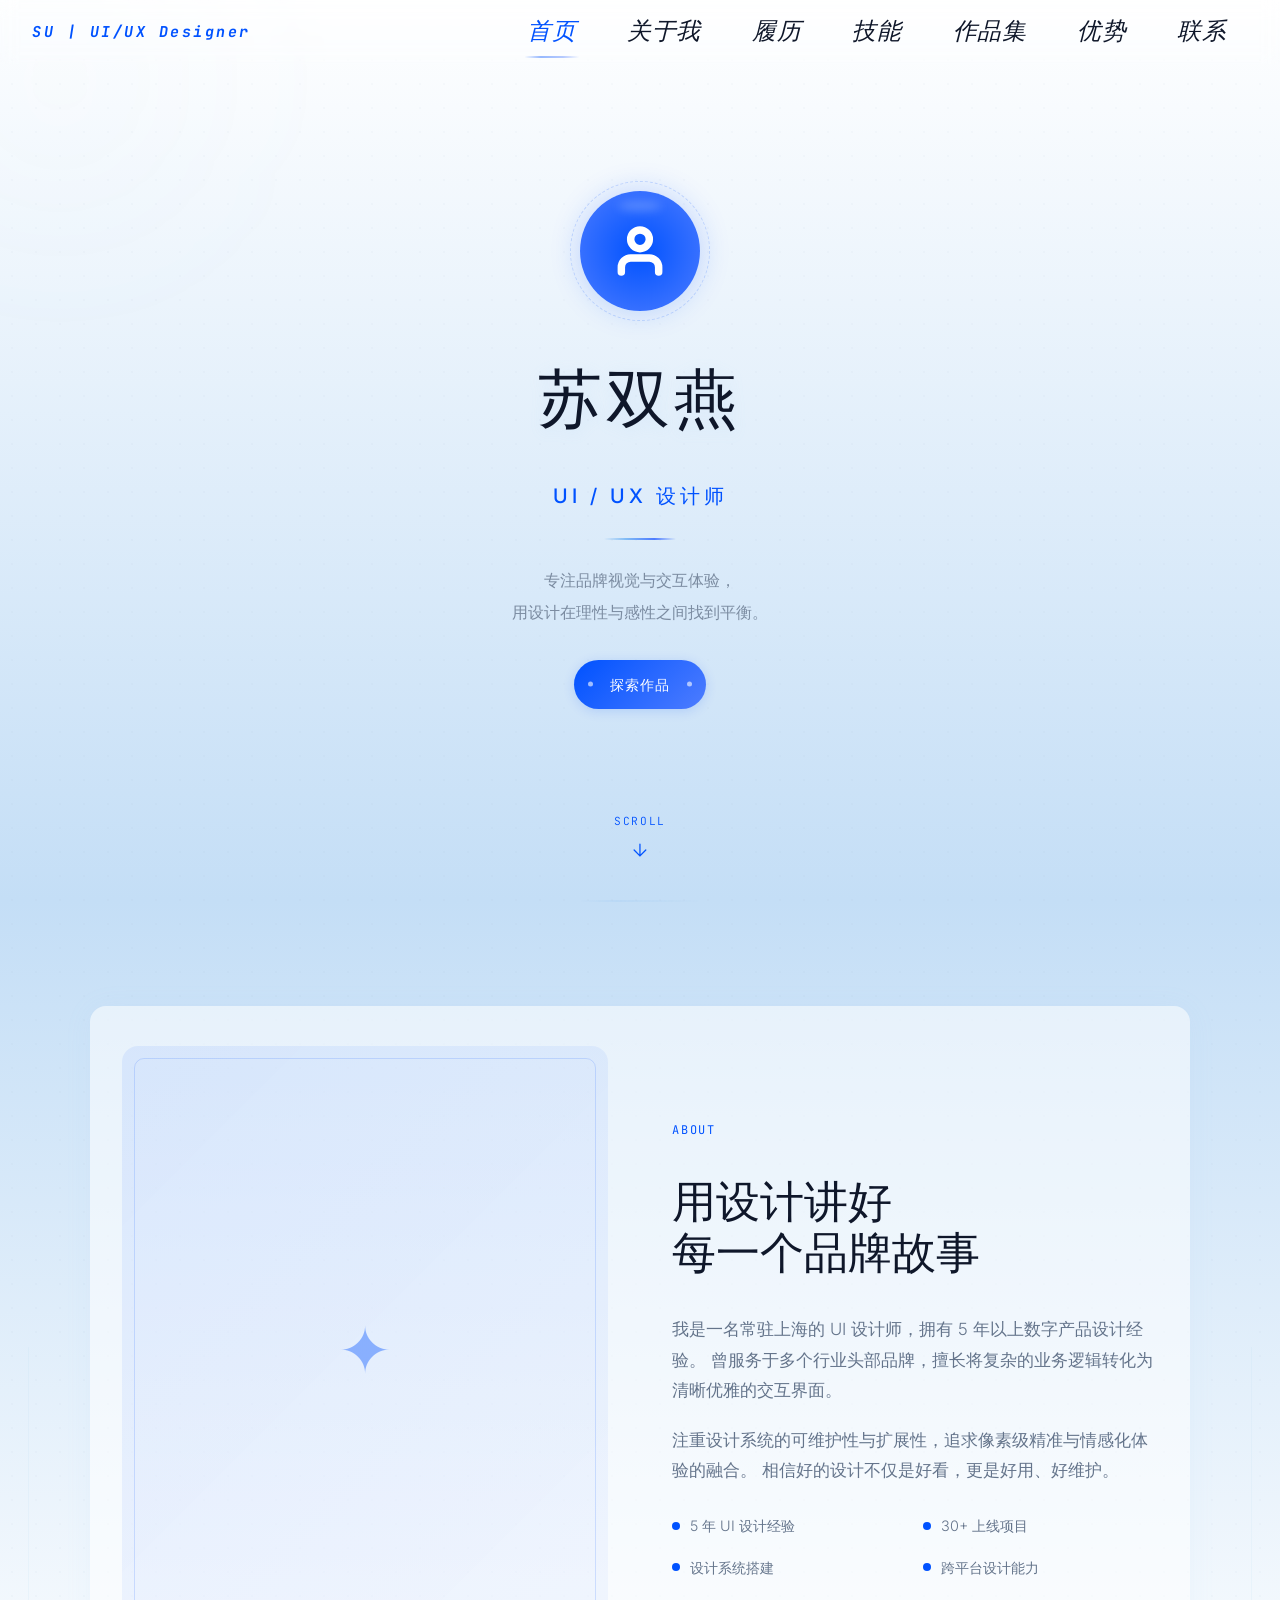
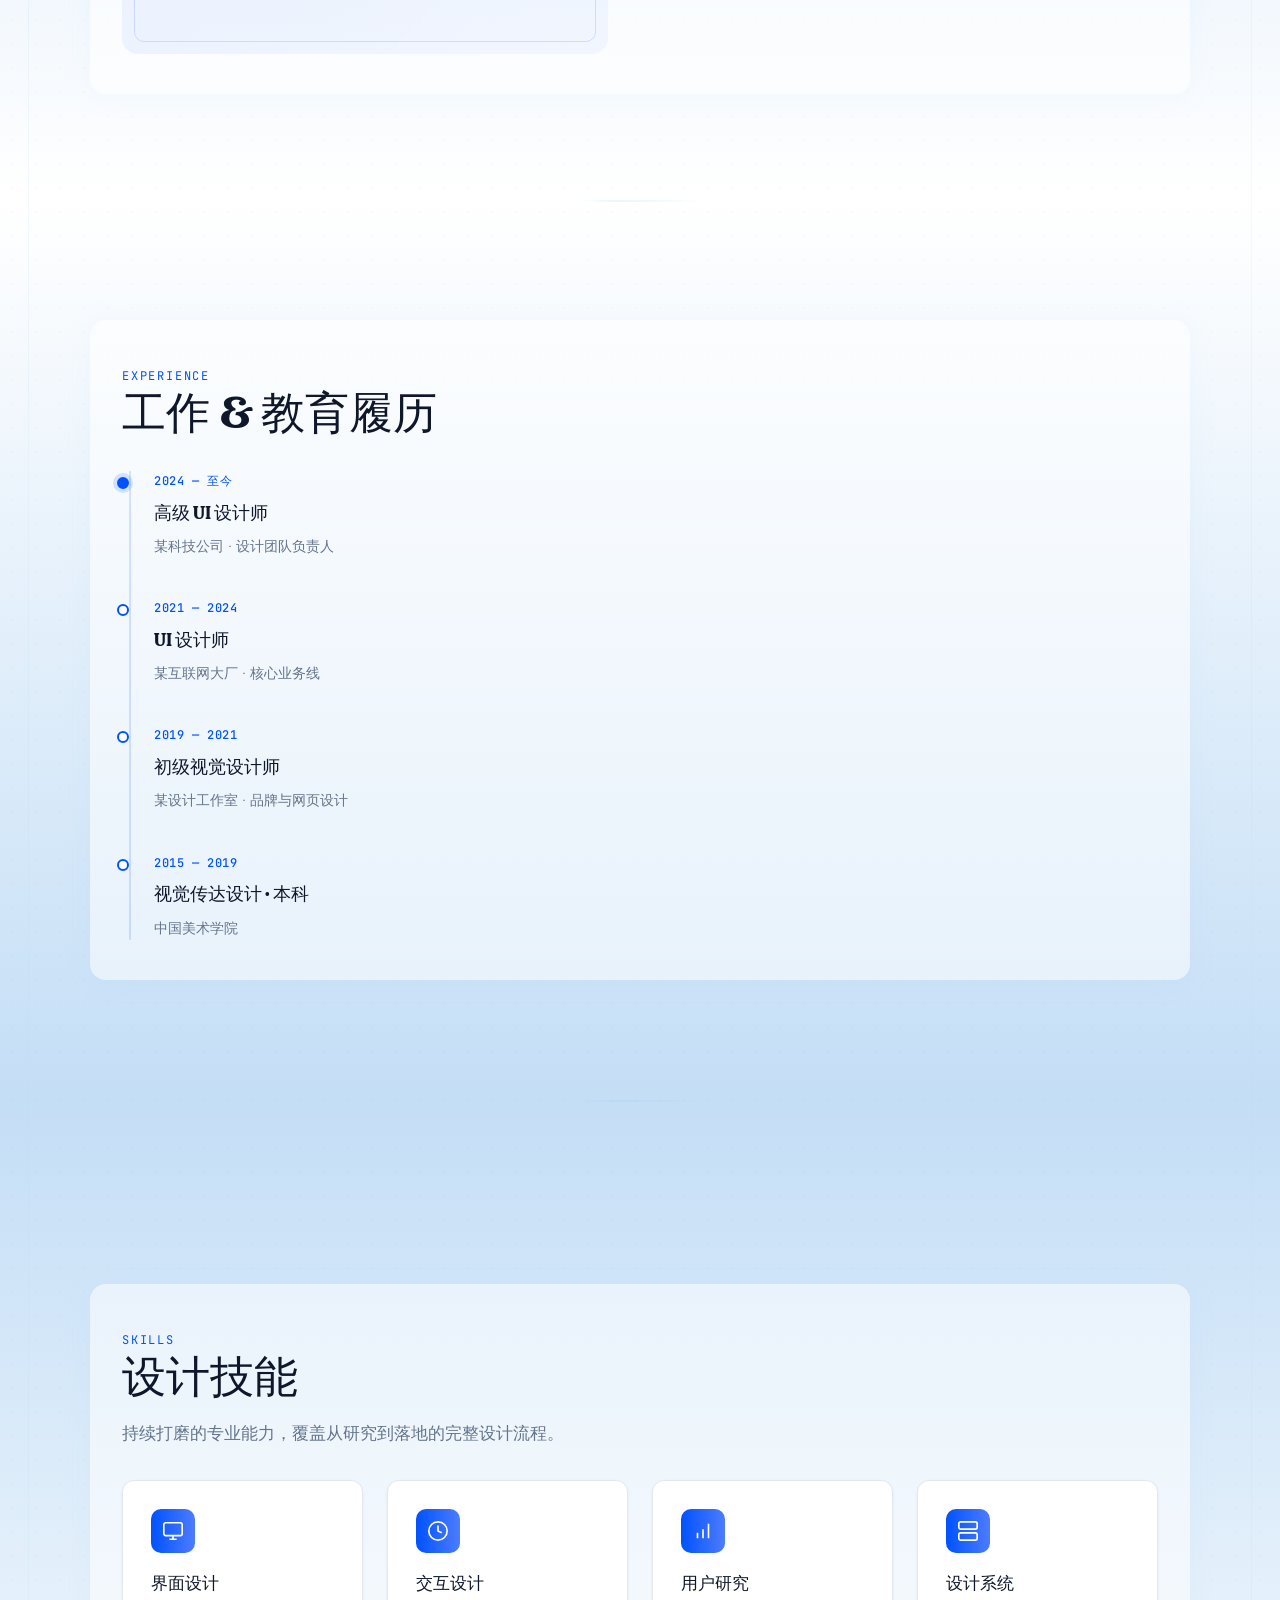
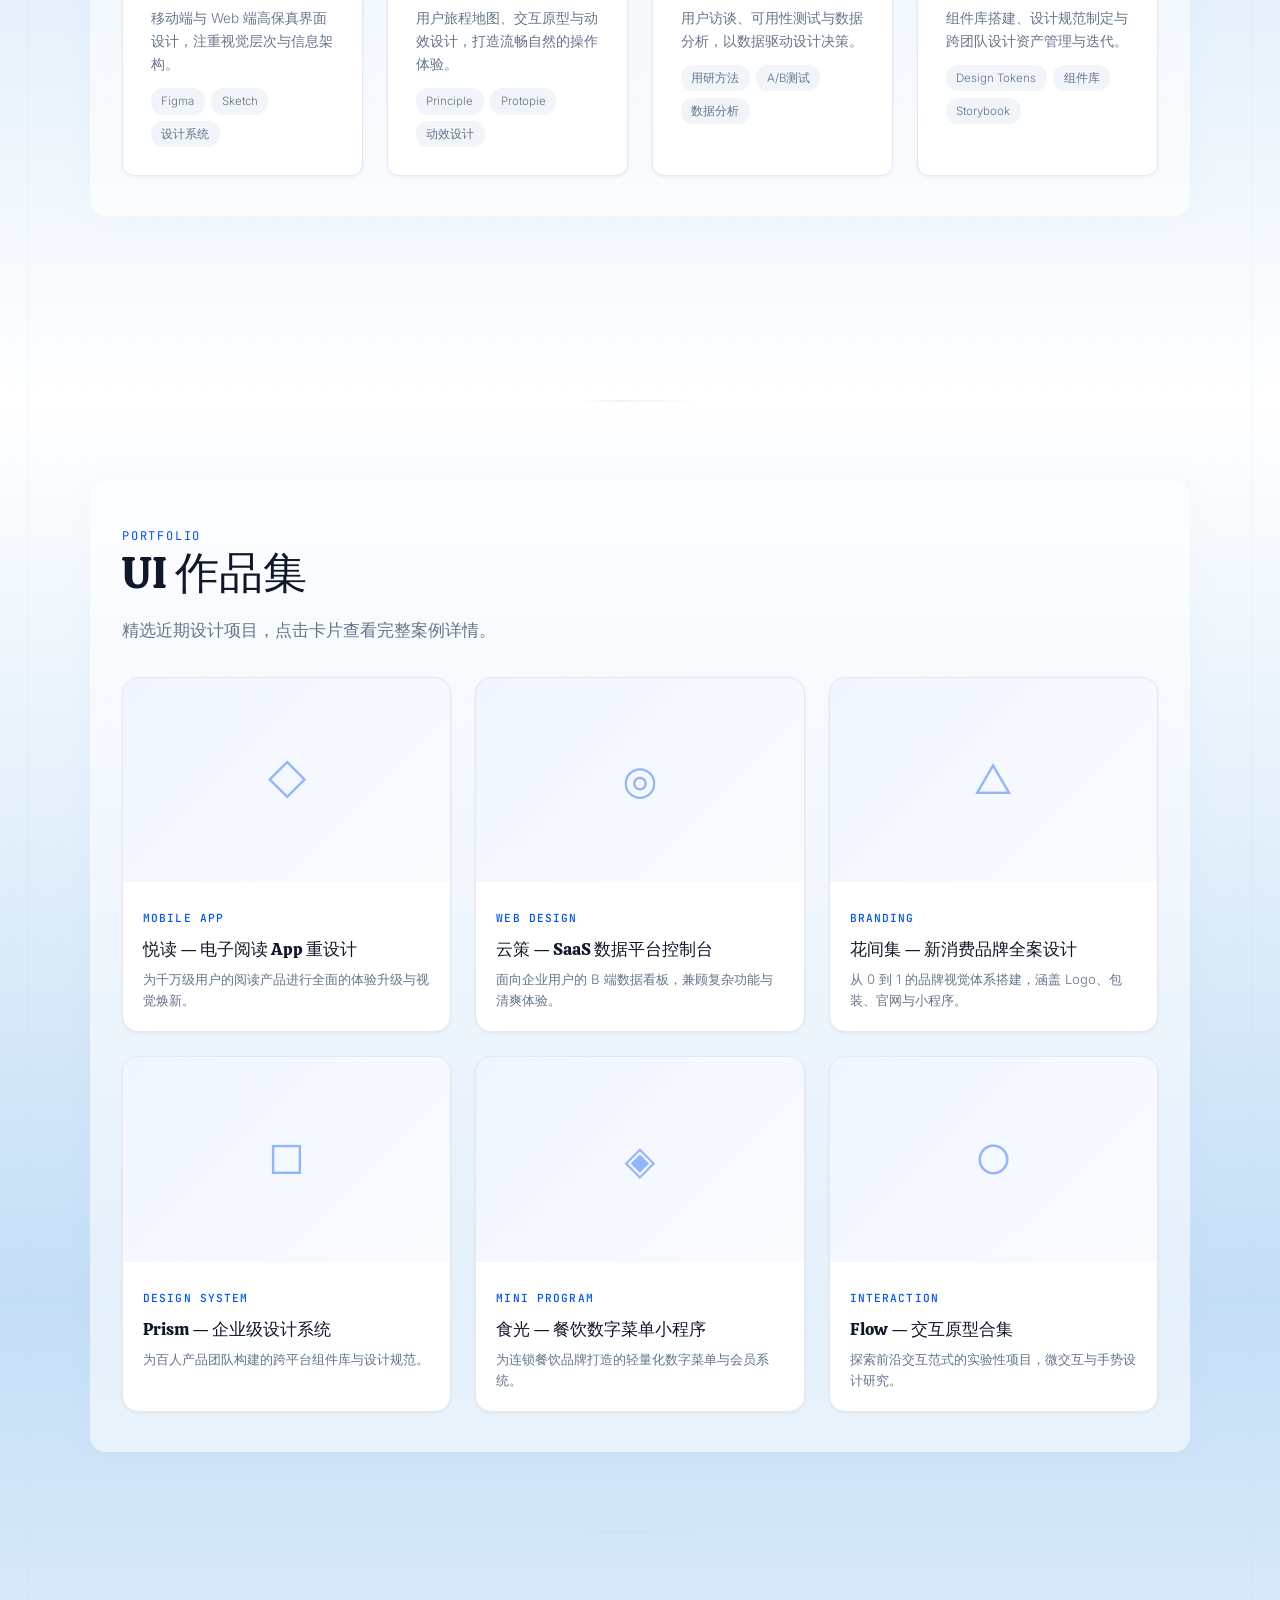
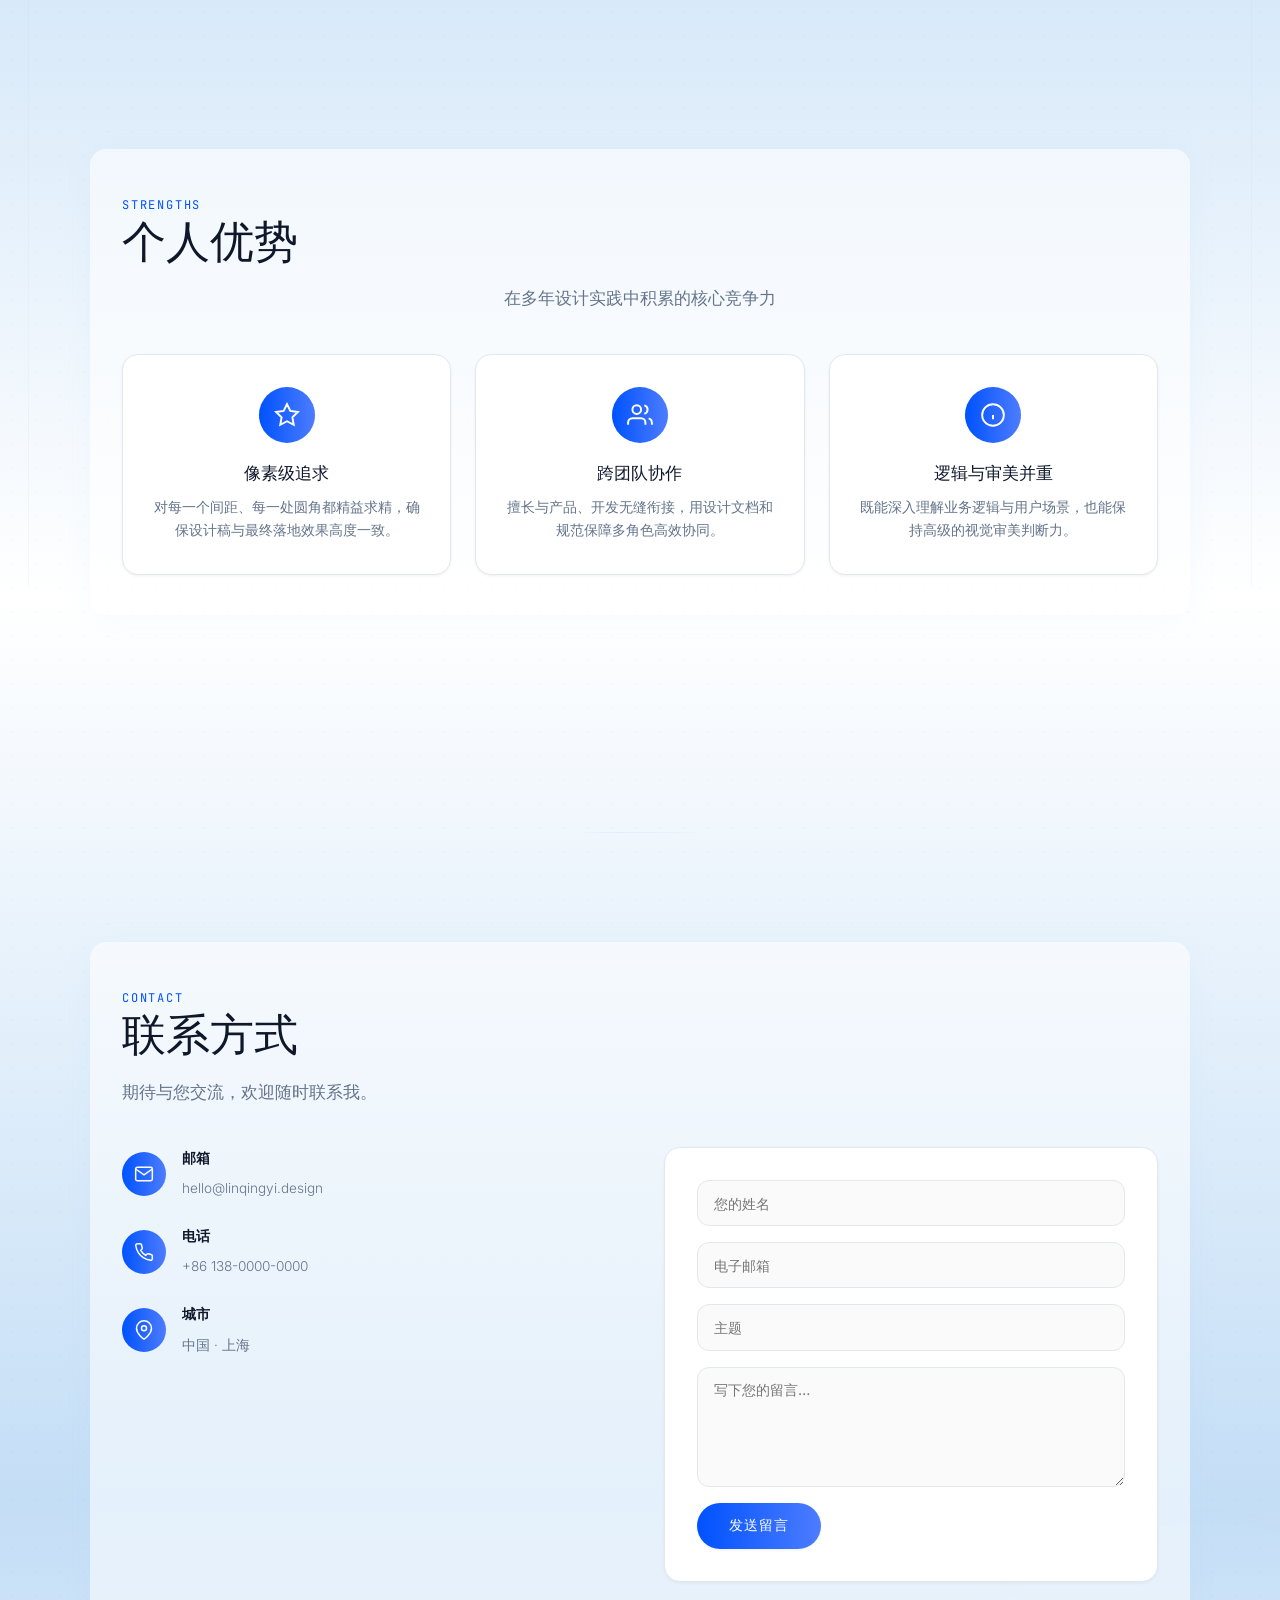
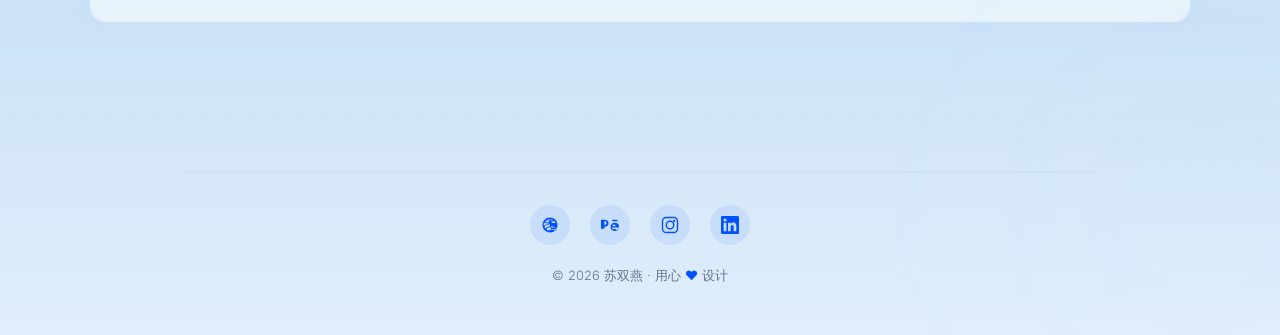
==== commit 22b4362e: "Add files via upload" ====
--- a/index.html
+++ b/index.html
@@ -1,260 +1,1201 @@
 <!DOCTYPE html>
 <html lang="zh-CN">
 <head>
-    <meta charset="UTF-8">
-    <meta name="viewport" content="width=device-width, initial-scale=1.0">
-    <meta name="description" content="马佳恒 — 个人网站，金融投资与量化分析">
-    <title>马佳恒 — 个人主页</title>
-    <link rel="stylesheet" href="css/style.css">
-    <link rel="preload" href="css/style.css" as="style">
-    <link rel="icon" type="image/svg+xml" href="data:image/svg+xml,<svg xmlns='http://www.w3.org/2000/svg' viewBox='0 0 32 32'><text y='28' font-size='28'>📊</text></svg>">
+  <meta charset="UTF-8">
+  <meta name="viewport" content="width=device-width, initial-scale=1.0">
+  <meta name="description" content="苏双燕 - UI设计师个人作品集，专注于品牌视觉与交互体验设计">
+  <title>苏双燕 | UI Designer Portfolio</title>
+  <link rel="preconnect" href="https://fonts.googleapis.com">
+  <link rel="preconnect" href="https://fonts.gstatic.com" crossorigin>
+  <link href="https://fonts.googleapis.com/css2?family=Calistoga&family=Inter:wght@300;400;500;600;700&family=JetBrains+Mono:wght@400;500&display=swap" rel="stylesheet">
+  <style>
+    /* ========== CSS Variables ========== */
+    :root {
+      --background:        #FAFAFA;
+      --foreground:        #0F172A;
+      --muted:             #F1F5F9;
+      --muted-foreground:  #64748B;
+      --accent:            #0052FF;
+      --accent-secondary:  #4D7CFF;
+      --accent-foreground: #FFFFFF;
+      --border:            #E2E8F0;
+      --card:              #FFFFFF;
+      --ring:              #0052FF;
+      --gradient:          linear-gradient(to right, #0052FF, #4D7CFF);
+      --gradient-diag:     linear-gradient(135deg, #0052FF, #4D7CFF);
+      --shadow-sm:          0 1px 3px rgba(0,0,0,0.06);
+      --shadow-md:          0 4px 6px rgba(0,0,0,0.07);
+      --shadow-lg:          0 10px 15px rgba(0,0,0,0.08);
+      --shadow-xl:          0 20px 25px rgba(0,0,0,0.1);
+      --shadow-accent:      0 4px 14px rgba(0,82,255,0.25);
+      --shadow-accent-lg:   0 8px 24px rgba(0,82,255,0.35);
+      --radius:             12px;
+      --radius-lg:          16px;
+      --transition:         0.2s ease-out;
+      --font-display:       'Calistoga', Georgia, serif;
+      --font-body:          'Inter', system-ui, sans-serif;
+      --font-mono:          'JetBrains Mono', monospace;
+    }
+
+    /* ========== Reset & Base ========== */
+    *, *::before, *::after { box-sizing: border-box; margin: 0; padding: 0; }
+
+    html {
+      scroll-behavior: smooth;
+      min-height: 100vh;
+    }
+
+    body {
+      font-family: var(--font-body);
+      font-weight: 300;
+      font-size: 16px;
+      line-height: 1.75;
+      color: var(--foreground);
+      background-image: linear-gradient(180deg,
+        #FFFFFF 0%,
+        #C4DEF6 50%,
+        #FFFFFF 100%
+      );
+      background-size: 100% 200vh;
+      background-repeat: repeat-y;
+      -webkit-font-smoothing: antialiased;
+      -moz-osx-font-smoothing: grayscale;
+      overflow-x: hidden;
+      position: relative;
+      z-index: 0;
+    }
+    ::selection { background: var(--accent); color: var(--accent-foreground); }
+
+    /* ========== Navigation ========== */
+    .nav {
+      position: fixed;
+      top: 0; left: 0; right: 0;
+      z-index: 1000;
+      padding: 0 2rem;
+      height: 64px;
+      display: flex;
+      align-items: center;
+      justify-content: space-between;
+      gap: 3rem;
+      transition: background 0.3s ease, height var(--transition);
+      background: transparent;
+      backdrop-filter: blur(8px);
+      -webkit-backdrop-filter: blur(8px);
+    }
+    .nav.scrolled {
+      background: linear-gradient(90deg, rgba(255,255,255,0.5) 10%, rgba(148,198,240,0.5) 90%);
+      backdrop-filter: blur(12px);
+      -webkit-backdrop-filter: blur(12px);
+      box-shadow: 0 1px 10px rgba(148,198,240,0.06);
+      height: 56px;
+    }
+    .nav-brand {
+      font-family: var(--font-mono);
+      font-size: 0.94rem;
+      font-weight: 700;
+      font-style: italic;
+      color: var(--accent);
+      text-decoration: none;
+      letter-spacing: calc(0.1em + 1px);
+      white-space: nowrap;
+      transition: color var(--transition);
+    }
+    .nav-brand:hover { color: var(--accent-secondary); }
+    .nav-links {
+      display: flex;
+      list-style: none;
+      gap: 0.5rem;
+    }
+    .nav-links a {
+      display: block;
+      padding: 0.45rem 1.35rem;
+      font-family: KaiTi, STKaiti, "楷体", serif;
+      font-size: 1.48rem;
+      font-style: italic;
+      color: var(--foreground);
+      text-decoration: none;
+      letter-spacing: 0.5px;
+      position: relative;
+      transition: color var(--transition);
+    }
+    .nav-links a::after {
+      content: '';
+      position: absolute;
+      bottom: 2px;
+      left: 50%;
+      transform: translateX(-50%) scaleX(0);
+      width: 60%;
+      height: 1.5px;
+      background: linear-gradient(90deg, transparent 0%, rgba(0,82,255,0.4) 30%, rgba(77,124,255,0.4) 70%, transparent 100%);
+      border-radius: 2px;
+      transition: transform 0.3s ease;
+    }
+    .nav-links a:hover,
+    .nav-links a.active {
+      color: var(--accent);
+    }
+    .nav-links a:hover::after,
+    .nav-links a.active::after {
+      transform: translateX(-50%) scaleX(1);
+    }
+
+    /* Hamburger */
+    .hamburger {
+      display: none;
+      flex-direction: column;
+      gap: 5px;
+      cursor: pointer;
+      background: none;
+      border: none;
+      padding: 4px;
+      z-index: 1001;
+    }
+    .hamburger span {
+      display: block;
+      width: 24px;
+      height: 2px;
+      background: var(--foreground);
+      border-radius: 2px;
+      transition: transform var(--transition), opacity var(--transition);
+    }
+    .hamburger.open span:nth-child(1) { transform: translateY(7px) rotate(45deg); }
+    .hamburger.open span:nth-child(2) { opacity: 0; }
+    .hamburger.open span:nth-child(3) { transform: translateY(-7px) rotate(-45deg); }
+
+    /* Mobile nav overlay */
+    .mobile-nav {
+      display: none;
+      position: fixed;
+      inset: 0;
+      z-index: 999;
+      background: #FFFFFF;
+      flex-direction: column;
+      align-items: center;
+      justify-content: center;
+      gap: 1.5rem;
+      opacity: 0;
+      pointer-events: none;
+      transition: opacity var(--transition);
+    }
+    .mobile-nav.open {
+      opacity: 1;
+      pointer-events: auto;
+      display: flex;
+    }
+    .mobile-nav a {
+      font-family: var(--font-display);
+      font-size: 1.37rem;
+      color: var(--foreground);
+      text-decoration: none;
+      padding: 0.5rem 2rem;
+      position: relative;
+      transition: color var(--transition);
+    }
+    .mobile-nav a:hover,
+    .mobile-nav a.active { color: var(--accent); }
+    .mobile-nav a.active::before {
+      content: '';
+      position: absolute;
+      top: 0; left: 50%;
+      transform: translateX(-50%);
+      width: 100vw;
+      height: 100%;
+      background: linear-gradient(90deg, rgba(255,255,255,0.6) 10%, rgba(148,198,240,0.6) 90%);
+      z-index: -1;
+      border-radius: 4px;
+    }
+
+    /* ========== Sections ========== */
+    .section {
+      min-height: 100vh;
+      display: flex;
+      align-items: center;
+      justify-content: center;
+      padding: 5rem 2rem;
+      position: relative;
+      opacity: 0;
+      transform: translateY(32px);
+      transition: opacity 0.7s ease, transform 0.7s ease;
+    }
+    /* 区块顶部渐变分割条（hero 首屏除外） */
+    .section:not(#hero)::before {
+      content: '';
+      position: absolute;
+      top: 0;
+      left: 50%;
+      transform: translateX(-50%);
+      width: 120px;
+      height: 1.5px;
+      background: linear-gradient(90deg, transparent 0%, rgba(130,188,245,0.15) 30%, rgba(148,198,240,0.10) 70%, transparent 100%);
+      border-radius: 1px;
+    }
+    .section.visible {
+      opacity: 1;
+      transform: translateY(0);
+    }
+    .section-inner {
+      max-width: 1100px;
+      width: 100%;
+      background: rgba(255,255,255,0.55);
+      border-radius: 16px;
+      box-shadow: 0 2px 28px rgba(148,198,240,0.08);
+      padding: 2.5rem 2rem;
+    }
+    .section-label {
+      font-family: var(--font-mono);
+      font-size: 0.75rem;
+      font-weight: 400;
+      letter-spacing: 0.15em;
+      text-transform: uppercase;
+      color: var(--accent);
+      margin-bottom: 1rem;
+    }
+    .section-title {
+      font-family: var(--font-display);
+      font-size: clamp(1.75rem, 4vw, 2.75rem);
+      font-weight: 400;
+      color: var(--foreground);
+      margin-bottom: 1rem;
+      line-height: 1.15;
+    }
+    .section-desc {
+      color: var(--muted-foreground);
+      font-size: 1.05rem;
+      max-width: 560px;
+      line-height: 1.8;
+    }
+
+    /* ========== Hero ========== */
+    #hero {
+      /* 背景由 body 全局渐变统一提供，不单独设色 */
+    }
+    #hero .section-inner {
+      text-align: center;
+      display: flex;
+      flex-direction: column;
+      align-items: center;
+      gap: 1.5rem;
+      opacity: 1;
+      transform: none;
+      background: transparent;
+      border-radius: 0;
+      box-shadow: none;
+      padding: 0;
+    }
+    .hero-avatar {
+      width: 120px;
+      height: 120px;
+      border-radius: 50%;
+      background: radial-gradient(circle, #0052FF 0%, #4D7CFF 100%);
+      display: flex;
+      align-items: center;
+      justify-content: center;
+      margin-bottom: 0.5rem;
+      position: relative;
+      box-shadow: 0 0 30px rgba(0,82,255,0.22);
+    }
+    /* 外层虚线装饰环 */
+    .hero-avatar::before {
+      content: '';
+      position: absolute;
+      top: -10px;
+      left: -10px;
+      width: 140px;
+      height: 140px;
+      border-radius: 50%;
+      border: 1.5px dashed rgba(0,82,255,0.18);
+      animation: rotate 30s linear infinite;
+      pointer-events: none;
+    }
+    .hero-avatar::after {
+      content: '';
+      position: absolute;
+      top: 10px;
+      left: 50%;
+      transform: translateX(-50%);
+      width: 36%;
+      height: 10px;
+      background: rgba(255,255,255,0.22);
+      border-radius: 50%;
+      filter: blur(5px);
+    }
+    .hero-avatar svg { width: 56px; height: 56px; color: var(--accent-foreground); }
+    .hero-name {
+      font-family: var(--font-display);
+      font-size: clamp(2.5rem, 6vw, 4rem);
+      font-weight: 400;
+      color: var(--foreground);
+      letter-spacing: 4px;
+      text-shadow: 0 2px 16px rgba(148,198,240,0.16);
+    }
+    .hero-title {
+      font-size: clamp(1rem, 2vw, 1.25rem);
+      color: var(--accent);
+      font-weight: 500;
+      letter-spacing: 4px;
+    }
+    .hero-line {
+      width: 72px;
+      height: 2px;
+      background: linear-gradient(90deg, transparent 0%, #82BCF5 30%, #4D7CFF 70%, transparent 100%);
+      border-radius: 1px;
+    }
+    .hero-tagline {
+      color: rgba(100, 116, 139, 0.8);
+      font-size: 1rem;
+      line-height: 2.0;
+      max-width: 420px;
+    }
+    .hero-cta {
+      display: inline-block;
+      margin-top: 0.5rem;
+      padding: 0.75rem 2.25rem;
+      background: linear-gradient(135deg, #0052FF, #4D7CFF);
+      border: none;
+      border-radius: 30px;
+      color: #fff;
+      text-decoration: none;
+      font-size: 0.9rem;
+      font-weight: 500;
+      letter-spacing: 1px;
+      box-shadow: 0 2px 12px rgba(0,82,255,0.16);
+      transition: all 0.3s ease;
+      position: relative;
+    }
+    /* 按钮两端极简圆形装饰点 */
+    .hero-cta::before,
+    .hero-cta::after {
+      content: '';
+      position: absolute;
+      top: 50%;
+      width: 5px;
+      height: 5px;
+      border-radius: 50%;
+      background: rgba(255,255,255,0.6);
+      transform: translateY(-50%);
+      transition: all 0.3s ease;
+    }
+    .hero-cta::before { left: 14px; }
+    .hero-cta::after  { right: 14px; }
+    .hero-cta:hover {
+      transform: scale(1.04);
+      box-shadow: 0 0 22px rgba(0,82,255,0.35), 0 4px 16px rgba(77,124,255,0.18);
+    }
+    .hero-cta:hover::before,
+    .hero-cta:hover::after {
+      background: rgba(255,255,255,0.9);
+      transform: translateY(-50%) scale(1.2);
+    }
+    .scroll-indicator {
+      position: absolute;
+      bottom: 2.5rem;
+      left: 50%;
+      transform: translateX(-50%);
+      display: flex;
+      flex-direction: column;
+      align-items: center;
+      gap: 0.5rem;
+      animation: float 3s ease-in-out infinite;
+    }
+    .scroll-indicator span {
+      font-family: var(--font-mono);
+      font-size: 0.7rem;
+      color: var(--accent);
+      letter-spacing: 0.15em;
+    }
+    .scroll-indicator svg { width: 20px; height: 20px; color: var(--accent); }
+    @keyframes float {
+      0%, 100% { transform: translateX(-50%) translateY(0); }
+      50% { transform: translateX(-50%) translateY(-3px); }
+    }
+    @keyframes bounce {
+      0%, 100% { transform: translateX(-50%) translateY(0); }
+      50% { transform: translateX(-50%) translateY(8px); }
+    }
+
+    /* ========== Hero Entrance Animation ========== */
+    @keyframes fadeInUp {
+      0% { opacity: 0; transform: translateY(24px); }
+      100% { opacity: 1; transform: translateY(0); }
+    }
+    @keyframes rotate {
+      from { transform: rotate(0deg); }
+      to { transform: rotate(360deg); }
+    }
+    .hero-avatar,
+    .hero-name,
+    .hero-title,
+    .hero-line,
+    .hero-tagline,
+    .hero-cta {
+      animation: fadeInUp 0.7s ease-out both;
+    }
+    .hero-avatar  { animation-delay: 0.10s; }
+    .hero-name    { animation-delay: 0.20s; }
+    .hero-title   { animation-delay: 0.30s; }
+    .hero-line    { animation-delay: 0.38s; }
+    .hero-tagline { animation-delay: 0.46s; }
+    .hero-cta     { animation-delay: 0.54s; }
+
+    /* 移动端适当缩短延迟 */
+    @media (max-width: 768px) {
+      .hero-avatar  { animation-delay: 0.06s; }
+      .hero-name    { animation-delay: 0.12s; }
+      .hero-title   { animation-delay: 0.18s; }
+      .hero-line    { animation-delay: 0.22s; }
+      .hero-tagline { animation-delay: 0.26s; }
+      .hero-cta     { animation-delay: 0.30s; }
+    }
+
+    /* ========== About ========== */
+    #about .section-inner {
+      display: grid;
+      grid-template-columns: 1fr 1fr;
+      gap: 4rem;
+      align-items: center;
+    }
+    .about-image {
+      aspect-ratio: 4/5;
+      background: linear-gradient(135deg, rgba(0,82,255,0.08), rgba(77,124,255,0.05));
+      border-radius: var(--radius-lg);
+      display: flex;
+      align-items: center;
+      justify-content: center;
+      overflow: hidden;
+      position: relative;
+    }
+    .about-image::after {
+      content: '';
+      position: absolute;
+      inset: 12px;
+      border: 1.5px solid rgba(0,82,255,0.15);
+      border-radius: calc(var(--radius-lg) - 6px);
+    }
+    .about-image-placeholder {
+      font-size: 4rem;
+      color: var(--accent);
+      opacity: 0.4;
+    }
+    .about-text { display: flex; flex-direction: column; gap: 1.25rem; }
+    .about-highlights {
+      display: grid;
+      grid-template-columns: 1fr 1fr;
+      gap: 1rem;
+      margin-top: 0.5rem;
+    }
+    .about-highlight-item {
+      display: flex;
+      align-items: center;
+      gap: 0.6rem;
+      font-size: 0.9rem;
+      color: var(--muted-foreground);
+    }
+    .about-highlight-item .dot {
+      width: 8px;
+      height: 8px;
+      border-radius: 50%;
+      background: var(--accent);
+      flex-shrink: 0;
+    }
+
+    /* ========== Experience (Timeline) ========== */
+    .timeline {
+      position: relative;
+      padding-left: 2rem;
+      margin-top: 2rem;
+    }
+    .timeline::before {
+      content: '';
+      position: absolute;
+      left: 7px;
+      top: 0; bottom: 0;
+      width: 2px;
+      background: rgba(0,82,255,0.15);
+      border-radius: 1px;
+    }
+    .timeline-item {
+      position: relative;
+      padding-bottom: 2.5rem;
+    }
+    .timeline-item:last-child { padding-bottom: 0; }
+    .timeline-item::before {
+      content: '';
+      position: absolute;
+      left: -2rem;
+      top: 6px;
+      width: 12px;
+      height: 12px;
+      border-radius: 50%;
+      background: var(--card);
+      border: 2px solid var(--accent);
+      transform: translateX(-5px);
+    }
+    .timeline-item.current::before {
+      background: var(--accent);
+      border-color: var(--accent);
+      box-shadow: 0 0 0 4px rgba(0,82,255,0.15);
+    }
+    .timeline-period {
+      font-family: var(--font-mono);
+      font-size: 0.75rem;
+      color: var(--accent);
+      font-weight: 500;
+      letter-spacing: 0.05em;
+      margin-bottom: 0.3rem;
+    }
+    .timeline-title {
+      font-family: var(--font-display);
+      font-size: 1.15rem;
+      font-weight: 400;
+      color: var(--foreground);
+      margin-bottom: 0.25rem;
+    }
+    .timeline-sub { font-size: 0.9rem; color: var(--muted-foreground); }
+
+    /* ========== Skills ========== */
+    .skills-grid {
+      display: grid;
+      grid-template-columns: repeat(auto-fit, minmax(240px, 1fr));
+      gap: 1.5rem;
+    }
+    .skill-card {
+      background: var(--card);
+      border: 1px solid var(--border);
+      border-radius: var(--radius);
+      padding: 1.75rem;
+      box-shadow: var(--shadow-sm);
+      transition: transform 0.3s ease, box-shadow 0.3s ease;
+    }
+    .skill-card:hover {
+      transform: translateY(-3px);
+      box-shadow: var(--shadow-xl);
+    }
+    .skill-card-icon {
+      width: 44px;
+      height: 44px;
+      border-radius: 10px;
+      background: var(--gradient);
+      display: flex;
+      align-items: center;
+      justify-content: center;
+      margin-bottom: 1rem;
+    }
+    .skill-card-icon svg { width: 22px; height: 22px; color: var(--accent-foreground); }
+    .skill-card h3 {
+      font-family: var(--font-display);
+      font-size: 1.05rem;
+      font-weight: 400;
+      margin-bottom: 0.5rem;
+    }
+    .skill-card p { font-size: 0.85rem; color: var(--muted-foreground); line-height: 1.7; }
+    .skill-tags {
+      display: flex;
+      flex-wrap: wrap;
+      gap: 0.4rem;
+      margin-top: 0.75rem;
+    }
+    .skill-tag {
+      font-size: 0.72rem;
+      padding: 0.2rem 0.65rem;
+      border-radius: 12px;
+      background: var(--muted);
+      color: var(--muted-foreground);
+      white-space: nowrap;
+    }
+
+    /* ========== Portfolio (Core) ========== */
+    .portfolio-grid {
+      display: grid;
+      grid-template-columns: repeat(3, 1fr);
+      gap: 1.5rem;
+    }
+    .portfolio-card {
+      display: block;
+      background: var(--card);
+      border: 1px solid var(--border);
+      border-radius: var(--radius-lg);
+      overflow: hidden;
+      box-shadow: var(--shadow-sm);
+      cursor: pointer;
+      text-decoration: none;
+      color: inherit;
+      transition: transform 0.3s ease, box-shadow 0.3s ease;
+    }
+    .portfolio-card:hover {
+      transform: translateY(-6px);
+      box-shadow: var(--shadow-xl);
+    }
+    .portfolio-card-img {
+      aspect-ratio: 16/10;
+      background: linear-gradient(135deg, rgba(0,82,255,0.06), rgba(77,124,255,0.03));
+      display: flex;
+      align-items: center;
+      justify-content: center;
+      position: relative;
+      overflow: hidden;
+    }
+    .portfolio-card-img::after {
+      content: '';
+      position: absolute;
+      inset: 0;
+      background: rgba(0,82,255,0.05);
+      opacity: 0;
+      transition: opacity var(--transition);
+    }
+    .portfolio-card:hover .portfolio-card-img::after { opacity: 1; }
+    .portfolio-card-img-icon {
+      font-size: 2.5rem;
+      color: var(--accent);
+      opacity: 0.4;
+      transition: transform 0.3s ease, opacity 0.3s ease;
+    }
+    .portfolio-card:hover .portfolio-card-img-icon { transform: scale(1.1); opacity: 0.6; }
+    .portfolio-card-body { padding: 1.25rem; }
+    .portfolio-card-body .tag {
+      font-family: var(--font-mono);
+      font-size: 0.7rem;
+      letter-spacing: 0.1em;
+      color: var(--accent);
+      font-weight: 500;
+      text-transform: uppercase;
+    }
+    .portfolio-card-body h3 {
+      font-family: var(--font-display);
+      font-size: 1.05rem;
+      font-weight: 400;
+      margin: 0.3rem 0;
+    }
+    .portfolio-card-body p { font-size: 0.82rem; color: var(--muted-foreground); line-height: 1.6; }
+
+    /* ========== Strengths ========== */
+    .strengths-grid {
+      display: grid;
+      grid-template-columns: repeat(3, 1fr);
+      gap: 1.5rem;
+    }
+    .strength-card {
+      text-align: center;
+      padding: 2rem 1.5rem;
+      background: var(--card);
+      border: 1px solid var(--border);
+      border-radius: var(--radius-lg);
+      box-shadow: var(--shadow-sm);
+      transition: transform 0.3s ease, box-shadow 0.3s ease;
+    }
+    .strength-card:hover {
+      transform: translateY(-3px);
+      box-shadow: var(--shadow-xl);
+    }
+    .strength-icon {
+      width: 56px; height: 56px;
+      border-radius: 50%;
+      background: var(--gradient);
+      display: flex;
+      align-items: center;
+      justify-content: center;
+      margin: 0 auto 1rem;
+    }
+    .strength-icon svg { width: 26px; height: 26px; color: var(--accent-foreground); }
+    .strength-card h3 {
+      font-family: var(--font-display);
+      font-size: 1.05rem;
+      font-weight: 400;
+      margin-bottom: 0.5rem;
+    }
+    .strength-card p { font-size: 0.85rem; color: var(--muted-foreground); line-height: 1.7; }
+
+    /* ========== Contact ========== */
+    .contact-grid {
+      display: grid;
+      grid-template-columns: 1fr 1fr;
+      gap: 3rem;
+      align-items: start;
+    }
+    .contact-info { display: flex; flex-direction: column; gap: 1.5rem; }
+    .contact-item {
+      display: flex;
+      align-items: center;
+      gap: 1rem;
+    }
+    .contact-item-icon {
+      width: 44px; height: 44px;
+      border-radius: 50%;
+      background: var(--gradient);
+      display: flex;
+      align-items: center;
+      justify-content: center;
+      flex-shrink: 0;
+    }
+    .contact-item-icon svg { width: 20px; height: 20px; color: var(--accent-foreground); }
+    .contact-item-text h4 { font-size: 0.85rem; font-weight: 600; margin-bottom: 0.15rem; }
+    .contact-item-text span { font-size: 0.85rem; color: var(--muted-foreground); }
+    .contact-form {
+      background: var(--card);
+      border: 1px solid var(--border);
+      border-radius: var(--radius-lg);
+      padding: 2rem;
+      box-shadow: var(--shadow-sm);
+      display: flex;
+      flex-direction: column;
+      gap: 1rem;
+    }
+    .contact-form input,
+    .contact-form textarea {
+      width: 100%;
+      padding: 0.85rem 1rem;
+      border: 1.5px solid var(--border);
+      border-radius: var(--radius);
+      font-family: var(--font-body);
+      font-size: 0.9rem;
+      color: var(--foreground);
+      background: var(--background);
+      transition: border-color var(--transition), box-shadow var(--transition);
+      outline: none;
+    }
+    .contact-form input:focus,
+    .contact-form textarea:focus {
+      border-color: var(--accent);
+      box-shadow: 0 0 0 3px rgba(0,82,255,0.1);
+    }
+    .contact-form textarea { min-height: 120px; resize: vertical; }
+    .contact-form button {
+      padding: 0.85rem 2rem;
+      background: var(--gradient);
+      color: var(--accent-foreground);
+      border: none;
+      border-radius: 30px;
+      font-family: var(--font-body);
+      font-size: 0.9rem;
+      font-weight: 500;
+      cursor: pointer;
+      letter-spacing: 1px;
+      box-shadow: var(--shadow-sm);
+      transition: all var(--transition);
+      align-self: flex-start;
+    }
+    .contact-form button:hover {
+      box-shadow: var(--shadow-accent-lg);
+      transform: translateY(-1px);
+    }
+
+    /* ========== Footer ========== */
+    .site-footer {
+      text-align: center;
+      padding: 40px 2rem 3rem;
+      position: relative;
+    }
+    .site-footer::before {
+      content: '';
+      display: block;
+      width: 75%;
+      height: 1px;
+      margin: 0 auto 32px auto;
+      background: rgba(148,198,240,0.22);
+      transition: opacity 0.2s ease;
+    }
+    .footer-social {
+      display: flex;
+      justify-content: center;
+      gap: 1.25rem;
+      margin-bottom: 1.25rem;
+    }
+    .footer-social a {
+      width: 40px; height: 40px;
+      border-radius: 50%;
+      background: rgba(0,82,255,0.08);
+      display: flex;
+      align-items: center;
+      justify-content: center;
+      transition: background var(--transition), transform var(--transition);
+    }
+    .footer-social a:hover {
+      background: var(--accent);
+      transform: translateY(-2px);
+    }
+    .footer-social a svg { width: 18px; height: 18px; color: var(--accent); }
+    .footer-social a:hover svg { color: var(--accent-foreground); }
+    .footer-copy { font-size: 0.8rem; color: var(--muted-foreground); }
+    .footer-copy .heart { color: var(--accent); }
+
+    /* ========== Decorative Elements (底层，不遮挡内容) ========== */
+    .deco-container {
+      position: absolute;
+      inset: 0;
+      z-index: -1;
+      pointer-events: none;
+      overflow: hidden;
+    }
+
+    /* 虚化圆形渐变光斑 */
+    .deco-glow {
+      position: absolute;
+      border-radius: 50%;
+      pointer-events: none;
+    }
+    .deco-glow--tl {
+      top: -80px;
+      left: -100px;
+      width: 320px;
+      height: 320px;
+      background: radial-gradient(circle, rgba(148,198,240,0.06) 0%, transparent 70%);
+      filter: blur(100px);
+    }
+    .deco-glow--br {
+      bottom: -100px;
+      right: -150px;
+      width: 450px;
+      height: 450px;
+      background: radial-gradient(circle, rgba(180,214,248,0.04) 0%, transparent 70%);
+      filter: blur(130px);
+    }
+
+    /* 两侧极淡细线 */
+    .deco-line {
+      position: absolute;
+      top: 20%;
+      bottom: 20%;
+      width: 1px;
+      background: rgba(168, 213, 232, 0.12);
+    }
+    .deco-line--left  { left: 28px; }
+    .deco-line--right { right: 28px; }
+
+    /* 底层淡网点纹理 */
+    .deco-texture {
+      position: absolute;
+      inset: 0;
+      opacity: 0.05;
+      background-image: radial-gradient(circle, #94A3B8 0.8px, transparent 0.8px);
+      background-size: 24px 24px;
+    }
+
+    /* 移动端隐藏装饰线 */
+    @media (max-width: 768px) {
+      .deco-line { display: none; }
+    }
+
+    /* ========== Responsive: Tablet ========== */
+    @media (max-width: 1024px) {
+      .portfolio-grid { grid-template-columns: repeat(2, 1fr); }
+      #about .section-inner { gap: 2.5rem; }
+    }
+    @media (max-width: 768px) {
+      .nav-links { display: none; }
+      .hamburger { display: flex; }
+      .mobile-nav { display: flex; }
+      .section { padding: 4rem 1.25rem; }
+
+      #about .section-inner {
+        grid-template-columns: 1fr;
+        gap: 2rem;
+      }
+      .about-image { aspect-ratio: 3/2; max-width: 320px; margin: 0 auto; }
+
+      .portfolio-grid { grid-template-columns: 1fr; max-width: 440px; margin: 0 auto; }
+
+      .strengths-grid {
+        grid-template-columns: 1fr;
+        max-width: 360px;
+        margin: 0 auto;
+      }
+
+      .contact-grid { grid-template-columns: 1fr; gap: 2rem; }
+      .skills-grid { grid-template-columns: 1fr; max-width: 400px; margin: 0 auto; }
+      .timeline { padding-left: 1.75rem; }
+      .timeline-item::before { left: -1.75rem; }
+
+      .hero-avatar { width: 96px; height: 96px; }
+      .hero-avatar::before { width: 116px; height: 116px; top: -10px; left: -10px; }
+      .hero-avatar::after { top: 8px; width: 36%; height: 8px; }
+      .hero-avatar svg { width: 44px; height: 44px; }
+      .section-title { font-size: clamp(1.5rem, 5vw, 2rem); }
+    }
+    @media (max-width: 480px) {
+      .about-highlights { grid-template-columns: 1fr; }
+      .section { padding: 3.5rem 1rem; }
+      .portfolio-card-body { padding: 1rem; }
+    }
+  </style>
 </head>
 <body>
 
-    <!-- ==================== 顶部导航 ==================== -->
-    <header class="site-header" id="header">
-        <nav class="nav-bar" aria-label="主导航">
-            <a href="#home" class="nav-logo">MJH</a>
-            <ul class="nav-links" role="menubar">
-                <li role="none"><a href="#about" role="menuitem">关于</a></li>
-                <li role="none"><a href="#skills" role="menuitem">技能</a></li>
-                <li role="none"><a href="#projects" role="menuitem">项目</a></li>
-                <li role="none"><a href="#contact" role="menuitem">联系</a></li>
-            </ul>
-            <button class="nav-toggle" aria-label="打开菜单" id="navToggle">
-                <span></span><span></span><span></span>
-            </button>
-        </nav>
-    </header>
-
-    <main>
-
-        <!-- ==================== Hero 首屏 ==================== -->
-        <section class="hero" id="home">
-            <div class="container">
-                <div class="hero-content reveal">
-                    <div class="hero-avatar" aria-hidden="true">
-                        <!-- 极简线条头像占位 -->
-                        <svg viewBox="0 0 120 120" fill="none" xmlns="http://www.w3.org/2000/svg">
-                            <circle cx="60" cy="45" r="22" stroke="currentColor" stroke-width="1.5"/>
-                            <path d="M24 105c0-28 16-36 36-36s36 8 36 36" stroke="currentColor" stroke-width="1.5" stroke-linecap="round"/>
-                        </svg>
-                    </div>
-                    <h1 class="hero-name">马佳恒</h1>
-                    <p class="hero-tagline">金融投资分析 &amp; 量化策略研究</p>
-                    <p class="hero-bio">
-                        立足西安，专注于 A 股市场分析与自动化投研工具构建。<br>用数据驱动决策，以系统化思维简化复杂市场。
-                    </p>
-                    <div class="hero-cta">
-                        <a href="#projects" class="btn btn-primary">查看项目</a>
-                        <a href="#contact" class="btn btn-ghost">联系我</a>
-                    </div>
-                </div>
-                <div class="hero-scroll" aria-hidden="true">
-                    <span>向下滚动</span>
-                    <svg width="16" height="24" viewBox="0 0 16 24" fill="none">
-                        <rect x="1" y="1" width="14" height="22" rx="7" stroke="currentColor" stroke-width="1.5"/>
-                        <circle cx="8" cy="8" r="2" fill="currentColor"/>
-                    </svg>
-                </div>
+  <!-- 底层装饰元素 (z-index:-1，不遮挡内容) -->
+  <div class="deco-container" aria-hidden="true">
+    <div class="deco-glow deco-glow--tl"></div>
+    <div class="deco-glow deco-glow--br"></div>
+    <div class="deco-line deco-line--left"></div>
+    <div class="deco-line deco-line--right"></div>
+    <div class="deco-texture"></div>
+  </div>
+
+  <!-- ==================== Navigation ==================== -->
+  <nav class="nav" id="navbar">
+    <a href="#hero" class="nav-brand">SU | UI/UX Designer</a>
+    <ul class="nav-links">
+      <li><a href="#hero" data-section="hero">首页</a></li>
+      <li><a href="#about" data-section="about">关于我</a></li>
+      <li><a href="#experience" data-section="experience">履历</a></li>
+      <li><a href="#skills" data-section="skills">技能</a></li>
+      <li><a href="#portfolio" data-section="portfolio">作品集</a></li>
+      <li><a href="#strengths" data-section="strengths">优势</a></li>
+      <li><a href="#contact" data-section="contact">联系</a></li>
+    </ul>
+    <button class="hamburger" id="hamburger" aria-label="菜单">
+      <span></span><span></span><span></span>
+    </button>
+  </nav>
+
+  <!-- Mobile Nav Overlay -->
+  <div class="mobile-nav" id="mobileNav">
+    <a href="#hero" data-section="hero">首页</a>
+    <a href="#about" data-section="about">关于我</a>
+    <a href="#experience" data-section="experience">履历</a>
+    <a href="#skills" data-section="skills">技能</a>
+    <a href="#portfolio" data-section="portfolio">作品集</a>
+    <a href="#strengths" data-section="strengths">优势</a>
+    <a href="#contact" data-section="contact">联系</a>
+  </div>
+
+  <!-- ==================== Hero ==================== -->
+  <section class="section" id="hero">
+    <div class="section-inner">
+      <div class="hero-avatar">
+        <svg viewBox="0 0 24 24" fill="none" stroke="currentColor" stroke-width="3.2" stroke-linecap="round" stroke-linejoin="round">
+          <path d="M20 21v-2a4 4 0 0 0-4-4H8a4 4 0 0 0-4 4v2"/><circle cx="12" cy="7" r="4"/>
+        </svg>
+      </div>
+      <h1 class="hero-name">苏双燕</h1>
+      <p class="hero-title">UI / UX 设计师</p>
+      <div class="hero-line"></div>
+      <p class="hero-tagline">专注品牌视觉与交互体验，<br>用设计在理性与感性之间找到平衡。</p>
+      <a href="#portfolio" class="hero-cta">探索作品</a>
+      <div class="scroll-indicator">
+        <span>SCROLL</span>
+        <svg viewBox="0 0 24 24" fill="none" stroke="currentColor" stroke-width="1.5" stroke-linecap="round"><path d="M12 5v14M5 12l7 7 7-7"/></svg>
+      </div>
+    </div>
+  </section>
+
+  <!-- ==================== About ==================== -->
+  <section class="section" id="about">
+    <div class="section-inner">
+      <div class="about-image">
+        <span class="about-image-placeholder" aria-hidden="true">✦</span>
+      </div>
+      <div class="about-text">
+        <span class="section-label">About</span>
+        <h2 class="section-title">用设计讲好<br>每一个品牌故事</h2>
+        <p class="section-desc">
+          我是一名常驻上海的 UI 设计师，拥有 5 年以上数字产品设计经验。
+          曾服务于多个行业头部品牌，擅长将复杂的业务逻辑转化为清晰优雅的交互界面。
+        </p>
+        <p class="section-desc">
+          注重设计系统的可维护性与扩展性，追求像素级精准与情感化体验的融合。
+          相信好的设计不仅是好看，更是好用、好维护。
+        </p>
+        <div class="about-highlights">
+          <div class="about-highlight-item"><span class="dot"></span> 5 年 UI 设计经验</div>
+          <div class="about-highlight-item"><span class="dot"></span> 30+ 上线项目</div>
+          <div class="about-highlight-item"><span class="dot"></span> 设计系统搭建</div>
+          <div class="about-highlight-item"><span class="dot"></span> 跨平台设计能力</div>
+        </div>
+      </div>
+    </div>
+  </section>
+
+  <!-- ==================== Experience ==================== -->
+  <section class="section" id="experience">
+    <div class="section-inner">
+      <span class="section-label">Experience</span>
+      <h2 class="section-title">工作 & 教育履历</h2>
+      <div class="timeline">
+        <div class="timeline-item current">
+          <div class="timeline-period">2024 — 至今</div>
+          <div class="timeline-title">高级 UI 设计师</div>
+          <div class="timeline-sub">某科技公司 · 设计团队负责人</div>
+        </div>
+        <div class="timeline-item">
+          <div class="timeline-period">2021 — 2024</div>
+          <div class="timeline-title">UI 设计师</div>
+          <div class="timeline-sub">某互联网大厂 · 核心业务线</div>
+        </div>
+        <div class="timeline-item">
+          <div class="timeline-period">2019 — 2021</div>
+          <div class="timeline-title">初级视觉设计师</div>
+          <div class="timeline-sub">某设计工作室 · 品牌与网页设计</div>
+        </div>
+        <div class="timeline-item">
+          <div class="timeline-period">2015 — 2019</div>
+          <div class="timeline-title">视觉传达设计 · 本科</div>
+          <div class="timeline-sub">中国美术学院</div>
+        </div>
+      </div>
+    </div>
+  </section>
+
+  <!-- ==================== Skills ==================== -->
+  <section class="section" id="skills">
+    <div class="section-inner">
+      <span class="section-label">Skills</span>
+      <h2 class="section-title">设计技能</h2>
+      <p class="section-desc" style="margin-bottom:2rem;">持续打磨的专业能力，覆盖从研究到落地的完整设计流程。</p>
+      <div class="skills-grid">
+        <div class="skill-card">
+          <div class="skill-card-icon">
+            <svg viewBox="0 0 24 24" fill="none" stroke="currentColor" stroke-width="1.8"><rect x="2" y="3" width="20" height="14" rx="2"/><path d="M8 21h8M12 17v4"/></svg>
+          </div>
+          <h3>界面设计</h3>
+          <p>移动端与 Web 端高保真界面设计，注重视觉层次与信息架构。</p>
+          <div class="skill-tags">
+            <span class="skill-tag">Figma</span><span class="skill-tag">Sketch</span><span class="skill-tag">设计系统</span>
+          </div>
+        </div>
+        <div class="skill-card">
+          <div class="skill-card-icon">
+            <svg viewBox="0 0 24 24" fill="none" stroke="currentColor" stroke-width="1.8"><circle cx="12" cy="12" r="10"/><path d="M12 6v6l4 2"/></svg>
+          </div>
+          <h3>交互设计</h3>
+          <p>用户旅程地图、交互原型与动效设计，打造流畅自然的操作体验。</p>
+          <div class="skill-tags">
+            <span class="skill-tag">Principle</span><span class="skill-tag">Protopie</span><span class="skill-tag">动效设计</span>
+          </div>
+        </div>
+        <div class="skill-card">
+          <div class="skill-card-icon">
+            <svg viewBox="0 0 24 24" fill="none" stroke="currentColor" stroke-width="1.8"><path d="M12 20V10M18 20V4M6 20v-6"/></svg>
+          </div>
+          <h3>用户研究</h3>
+          <p>用户访谈、可用性测试与数据分析，以数据驱动设计决策。</p>
+          <div class="skill-tags">
+            <span class="skill-tag">用研方法</span><span class="skill-tag">A/B测试</span><span class="skill-tag">数据分析</span>
+          </div>
+        </div>
+        <div class="skill-card">
+          <div class="skill-card-icon">
+            <svg viewBox="0 0 24 24" fill="none" stroke="currentColor" stroke-width="1.8"><rect x="2" y="2" width="20" height="8" rx="2"/><rect x="2" y="14" width="20" height="8" rx="2"/></svg>
+          </div>
+          <h3>设计系统</h3>
+          <p>组件库搭建、设计规范制定与跨团队设计资产管理与迭代。</p>
+          <div class="skill-tags">
+            <span class="skill-tag">Design Tokens</span><span class="skill-tag">组件库</span><span class="skill-tag">Storybook</span>
+          </div>
+        </div>
+      </div>
+    </div>
+  </section>
+
+  <!-- ==================== Portfolio (Core) ==================== -->
+  <section class="section" id="portfolio">
+    <div class="section-inner">
+      <span class="section-label">Portfolio</span>
+      <h2 class="section-title">UI 作品集</h2>
+      <p class="section-desc" style="margin-bottom:2rem;">精选近期设计项目，点击卡片查看完整案例详情。</p>
+      <div class="portfolio-grid" id="portfolioGrid">
+        <!-- Cards generated via JS -->
+      </div>
+    </div>
+  </section>
+
+  <!-- ==================== Strengths ==================== -->
+  <section class="section" id="strengths">
+    <div class="section-inner">
+      <span class="section-label">Strengths</span>
+      <h2 class="section-title">个人优势</h2>
+      <p class="section-desc" style="margin-bottom:2.5rem; text-align:center; margin-left:auto; margin-right:auto;">
+        在多年设计实践中积累的核心竞争力
+      </p>
+      <div class="strengths-grid">
+        <div class="strength-card">
+          <div class="strength-icon">
+            <svg viewBox="0 0 24 24" fill="none" stroke="currentColor" stroke-width="1.8"><polygon points="12 2 15.09 8.26 22 9.27 17 14.14 18.18 21.02 12 17.77 5.82 21.02 7 14.14 2 9.27 8.91 8.26 12 2"/></svg>
+          </div>
+          <h3>像素级追求</h3>
+          <p>对每一个间距、每一处圆角都精益求精，确保设计稿与最终落地效果高度一致。</p>
+        </div>
+        <div class="strength-card">
+          <div class="strength-icon">
+            <svg viewBox="0 0 24 24" fill="none" stroke="currentColor" stroke-width="1.8"><path d="M17 21v-2a4 4 0 0 0-4-4H5a4 4 0 0 0-4 4v2"/><circle cx="9" cy="7" r="4"/><path d="M23 21v-2a4 4 0 0 0-3-3.87M16 3.13a4 4 0 0 1 0 7.75"/></svg>
+          </div>
+          <h3>跨团队协作</h3>
+          <p>擅长与产品、开发无缝衔接，用设计文档和规范保障多角色高效协同。</p>
+        </div>
+        <div class="strength-card">
+          <div class="strength-icon">
+            <svg viewBox="0 0 24 24" fill="none" stroke="currentColor" stroke-width="1.8"><circle cx="12" cy="12" r="10"/><path d="M12 16v-4M12 8h.01"/></svg>
+          </div>
+          <h3>逻辑与审美并重</h3>
+          <p>既能深入理解业务逻辑与用户场景，也能保持高级的视觉审美判断力。</p>
+        </div>
+      </div>
+    </div>
+  </section>
+
+  <!-- ==================== Contact ==================== -->
+  <section class="section" id="contact">
+    <div class="section-inner">
+      <span class="section-label">Contact</span>
+      <h2 class="section-title">联系方式</h2>
+      <p class="section-desc" style="margin-bottom:2.5rem;">期待与您交流，欢迎随时联系我。</p>
+      <div class="contact-grid">
+        <div class="contact-info">
+          <div class="contact-item">
+            <div class="contact-item-icon">
+              <svg viewBox="0 0 24 24" fill="none" stroke="currentColor" stroke-width="1.8"><path d="M4 4h16c1.1 0 2 .9 2 2v12c0 1.1-.9 2-2 2H4c-1.1 0-2-.9-2-2V6c0-1.1.9-2 2-2z"/><polyline points="22,6 12,13 2,6"/></svg>
             </div>
-        </section>
-
-        <!-- ==================== 关于我 ==================== -->
-        <section class="about section" id="about">
-            <div class="container">
-                <div class="section-header reveal">
-                    <span class="section-label">01</span>
-                    <h2 class="section-title">关于我</h2>
-                    <div class="section-line" aria-hidden="true"></div>
-                </div>
-                <div class="about-grid reveal">
-                    <div class="about-card">
-                        <h3 class="card-title">基本信息</h3>
-                        <ul class="info-list">
-                            <li><span class="info-label">所在地</span><span class="info-value">陕西 · 西安</span></li>
-                            <li><span class="info-label">职业方向</span><span class="info-value">金融投资 / 量化分析</span></li>
-                            <li><span class="info-label">擅长领域</span><span class="info-value">A股策略研究、自动化投研</span></li>
-                            <li><span class="info-label">工作方式</span><span class="info-value">数据驱动 · 系统化思维</span></li>
-                        </ul>
-                    </div>
-                    <div class="about-card">
-                        <h3 class="card-title">个人特质</h3>
-                        <p class="about-text">
-                            偏好简洁直接的解决问题方式，善于将复杂的市场信息结构化处理。
-                            相信好的工具能放大判断力，持续探索技术手段提升投资决策效率。
-                        </p>
-                        <p class="about-text">
-                            日常关注 A 股市场动态，自建选股策略与自动化报告生成流程，
-                            追求用最少的时间获取最有价值的市场洞察。
-                        </p>
-                    </div>
-                </div>
+            <div class="contact-item-text">
+              <h4>邮箱</h4>
+              <span>hello@linqingyi.design</span>
             </div>
-        </section>
-
-        <!-- ==================== 技能能力 ==================== -->
-        <section class="skills section" id="skills">
-            <div class="container">
-                <div class="section-header reveal">
-                    <span class="section-label">02</span>
-                    <h2 class="section-title">技能能力</h2>
-                    <div class="section-line" aria-hidden="true"></div>
-                </div>
-                <div class="skills-grid reveal">
-                    <div class="skill-category">
-                        <h3 class="category-title">投资分析</h3>
-                        <div class="skill-tags">
-                            <span class="skill-tag">A股选股策略</span>
-                            <span class="skill-tag">技术分析</span>
-                            <span class="skill-tag">基本面研究</span>
-                            <span class="skill-tag">资金流向研判</span>
-                            <span class="skill-tag">筹码分布分析</span>
-                            <span class="skill-tag">行业轮动</span>
-                        </div>
-                    </div>
-                    <div class="skill-category">
-                        <h3 class="category-title">技术工具</h3>
-                        <div class="skill-tags">
-                            <span class="skill-tag">Python</span>
-                            <span class="skill-tag">Pandas / NumPy</span>
-                            <span class="skill-tag">ReportLab</span>
-                            <span class="skill-tag">数据可视化</span>
-                            <span class="skill-tag">自动化脚本</span>
-                            <span class="skill-tag">Git</span>
-                        </div>
-                    </div>
-                    <div class="skill-category">
-                        <h3 class="category-title">其他能力</h3>
-                        <div class="skill-tags">
-                            <span class="skill-tag">报告撰写</span>
-                            <span class="skill-tag">流程自动化</span>
-                            <span class="skill-tag">数据采集处理</span>
-                            <span class="skill-tag">前端开发基础</span>
-                            <span class="skill-tag">系统化思维</span>
-                            <span class="skill-tag">快速学习</span>
-                        </div>
-                    </div>
-                </div>
+          </div>
+          <div class="contact-item">
+            <div class="contact-item-icon">
+              <svg viewBox="0 0 24 24" fill="none" stroke="currentColor" stroke-width="1.8"><path d="M22 16.92v3a2 2 0 0 1-2.18 2 19.79 19.79 0 0 1-8.63-3.07 19.5 19.5 0 0 1-6-6 19.79 19.79 0 0 1-3.07-8.67A2 2 0 0 1 4.11 2h3a2 2 0 0 1 2 1.72 12.84 12.84 0 0 0 .7 2.81 2 2 0 0 1-.45 2.11L8.09 9.91a16 16 0 0 0 6 6l1.27-1.27a2 2 0 0 1 2.11-.45 12.84 12.84 0 0 0 2.81.7A2 2 0 0 1 22 16.92z"/></svg>
             </div>
-        </section>
-
-        <!-- ==================== 项目作品 ==================== -->
-        <section class="projects section" id="projects">
-            <div class="container">
-                <div class="section-header reveal">
-                    <span class="section-label">03</span>
-                    <h2 class="section-title">项目作品</h2>
-                    <div class="section-line" aria-hidden="true"></div>
-                </div>
-                <div class="projects-grid reveal">
-                    <!-- 项目卡片 1 -->
-                    <article class="project-card">
-                        <div class="project-image">
-                            <div class="project-placeholder" aria-hidden="true">
-                                <svg viewBox="0 0 48 48" fill="none">
-                                    <rect x="4" y="8" width="40" height="32" rx="3" stroke="currentColor" stroke-width="1.5"/>
-                                    <line x1="4" y1="18" x2="44" y2="18" stroke="currentColor" stroke-width="1.5"/>
-                                    <line x1="16" y1="18" x2="16" y2="40" stroke="currentColor" stroke-width="1.5"/>
-                                    <line x1="28" y1="26" x2="38" y2="26" stroke="currentColor" stroke-width="1.2"/>
-                                    <line x1="28" y1="31" x2="38" y2="31" stroke="currentColor" stroke-width="1.2"/>
-                                    <line x1="28" y1="36" x2="34" y2="36" stroke="currentColor" stroke-width="1.2"/>
-                                </svg>
-                            </div>
-                        </div>
-                        <div class="project-info">
-                            <h3 class="project-name">A股每日早参报告</h3>
-                            <p class="project-desc">自动化生成每日市场早参报告，涵盖大盘研判、选股策略、资金流向等关键信息。基于 Python + ReportLab 构建 PDF 输出流程。</p>
-                            <div class="project-tags">
-                                <span>Python</span><span>ReportLab</span><span>自动化</span>
-                            </div>
-                            <div class="project-links">
-                                <a href="#" class="project-link" aria-label="查看详情">查看详情 →</a>
-                            </div>
-                        </div>
-                    </article>
-                    <!-- 项目卡片 2 -->
-                    <article class="project-card">
-                        <div class="project-image">
-                            <div class="project-placeholder" aria-hidden="true">
-                                <svg viewBox="0 0 48 48" fill="none">
-                                    <rect x="6" y="6" width="36" height="36" rx="3" stroke="currentColor" stroke-width="1.5"/>
-                                    <polyline points="10,34 20,22 28,28 38,12" stroke="currentColor" stroke-width="1.5" stroke-linejoin="round"/>
-                                    <circle cx="38" cy="12" r="2" fill="currentColor"/>
-                                </svg>
-                            </div>
-                        </div>
-                        <div class="project-info">
-                            <h3 class="project-name">低位超跌选股策略</h3>
-                            <p class="project-desc">基于筹码集中度与机构买入信号的低位超跌选股模型，结合多维度技术指标筛选潜在反转标的。</p>
-                            <div class="project-tags">
-                                <span>策略研究</span><span>量化</span><span>Python</span>
-                            </div>
-                            <div class="project-links">
-                                <a href="#" class="project-link" aria-label="查看详情">查看详情 →</a>
-                            </div>
-                        </div>
-                    </article>
-                    <!-- 项目卡片 3 — 占位 -->
-                    <article class="project-card project-card--coming">
-                        <div class="project-image">
-                            <div class="project-placeholder coming-soon" aria-hidden="true">
-                                <svg viewBox="0 0 48 48" fill="none">
-                                    <circle cx="24" cy="24" r="18" stroke="currentColor" stroke-width="1.5"/>
-                                    <line x1="24" y1="12" x2="24" y2="24" stroke="currentColor" stroke-width="1.5"/>
-                                    <line x1="24" y1="24" x2="30" y2="30" stroke="currentColor" stroke-width="1.5"/>
-                                </svg>
-                            </div>
-                        </div>
-                        <div class="project-info">
-                            <h3 class="project-name">更多项目即将上线</h3>
-                            <p class="project-desc">持续构建中，新的工具与策略研究项目将逐步添加到这里。</p>
-                            <div class="project-tags">
-                                <span>Coming Soon</span>
-                            </div>
-                        </div>
-                    </article>
-                </div>
+            <div class="contact-item-text">
+              <h4>电话</h4>
+              <span>+86 138-0000-0000</span>
             </div>
-        </section>
-
-        <!-- ==================== 联系方式 ==================== -->
-        <section class="contact section" id="contact">
-            <div class="container">
-                <div class="section-header reveal">
-                    <span class="section-label">04</span>
-                    <h2 class="section-title">联系方式</h2>
-                    <div class="section-line" aria-hidden="true"></div>
-                </div>
-                <div class="contact-content reveal">
-                    <p class="contact-intro">如有合作意向或交流想法，欢迎通过以下方式联系。</p>
-                    <div class="contact-links">
-                        <a href="mailto:your-email@example.com" class="contact-item" aria-label="发送邮件">
-                            <svg viewBox="0 0 24 24" fill="none" stroke="currentColor" stroke-width="1.5"><rect x="2" y="4" width="20" height="16" rx="2"/><path d="M2 7l10 7 10-7"/></svg>
-                            <span>Email</span>
-                        </a>
-                        <a href="https://github.com/" target="_blank" rel="noopener noreferrer" class="contact-item" aria-label="GitHub 主页">
-                            <svg viewBox="0 0 24 24" fill="none" stroke="currentColor" stroke-width="1.5"><path d="M9 19c-5 1.5-5-2.5-7-3m14 6v-3.87a3.37 3.37 0 00-.94-2.61c3.14-.35 6.44-1.54 6.44-7A5.44 5.44 0 0020 4.77 5.07 5.07 0 0019.91 1S18.73.65 16 2.48a13.38 13.38 0 00-7 0C6.27.65 5.09 1 5.09 1A5.07 5.07 0 005 4.77a5.44 5.44 0 00-1.5 3.78c0 5.42 3.3 6.61 6.44 7A3.37 3.37 0 009 18.13V22"/></svg>
-                            <span>GitHub</span>
-                        </a>
-                        <a href="#" class="contact-item" aria-label="微信联系">
-                            <svg viewBox="0 0 24 24" fill="none" stroke="currentColor" stroke-width="1.5"><path d="M8 10.9c3.9 0 7.1-2.8 7.1-6.2S11.9-1.5 8-1.5.9 1.3.9 4.7c0 1.5.6 2.9 1.6 3.9L2 10.4l2-1.1a7.5 7.5 0 004 1.6z"/><path d="M15.8 12.8c3.3 0 5.9-2.3 5.9-5.2s-2.6-5.2-5.9-5.2"/><path d="M20.3 17.5c2.1 0 3.8-1.5 3.8-3.4s-1.7-3.4-3.8-3.4"/><path d="M15.8 18.9c-1.2 0-2.4.3-3.4.9l-1.5.8.4-1.3c-.7-.9-1.1-2-1.1-3.2 0-3.1 2.9-5.6 6.4-5.6"/></svg>
-                            <span>微信</span>
-                        </a>
-                    </div>
-                </div>
+          </div>
+          <div class="contact-item">
+            <div class="contact-item-icon">
+              <svg viewBox="0 0 24 24" fill="none" stroke="currentColor" stroke-width="1.8"><path d="M21 10c0 7-9 13-9 13s-9-6-9-13a9 9 0 0 1 18 0z"/><circle cx="12" cy="10" r="3"/></svg>
             </div>
-        </section>
-
-    </main>
-
-    <!-- ==================== 页脚 ==================== -->
-    <footer class="site-footer">
-        <div class="container">
-            <p class="footer-text">&copy; 2026 马佳恒. All Rights Reserved.</p>
+            <div class="contact-item-text">
+              <h4>城市</h4>
+              <span>中国 · 上海</span>
+            </div>
+          </div>
         </div>
-    </footer>
-
-    <script src="js/main.js" defer></script>
+        <form class="contact-form" onsubmit="event.preventDefault(); alert('感谢留言！我会尽快回复。');">
+          <input type="text" placeholder="您的姓名" required>
+          <input type="email" placeholder="电子邮箱" required>
+          <input type="text" placeholder="主题">
+          <textarea placeholder="写下您的留言…" required></textarea>
+          <button type="submit">发送留言</button>
+        </form>
+      </div>
+    </div>
+  </section>
+
+  <!-- ==================== Footer ==================== -->
+  <footer class="site-footer" id="footer">
+    <div class="footer-social">
+      <a href="#" aria-label="Dribbble" title="Dribbble">
+        <svg viewBox="0 0 24 24" fill="currentColor"><path d="M12 2C6.48 2 2 6.48 2 12s4.48 10 10 10 10-4.48 10-10S17.52 2 12 2zm5.72 4.6c.73.82 1.28 1.83 1.58 2.96-1.49-.23-3.3-.35-5.3-.26.12-.66.27-1.3.44-1.92 1.19-.22 2.32-.5 3.28-.78zM12 4.2c1.55 0 3.04.42 4.4 1.2-.88.26-1.94.52-3.06.72-.48-1.16-.98-2.08-1.34-2.72v.8zm0-.8v.8c-.36.64-.86 1.56-1.34 2.72-1.12-.2-2.18-.46-3.06-.72C8.96 4.62 10.45 4.2 12 4.2zM7.36 5.72c.96.3 2.09.56 3.28.78.17.62.32 1.26.44 1.92-2 .09-3.81.03-5.3.26.3-1.13.85-2.14 1.58-2.96zM4.4 9.4c1.62.24 3.62.3 5.8.16.06.22.12.44.18.66-2.16.6-4.54 1.5-6.44 2.56-.16-.9-.24-1.84-.24-2.78 0-.2 0-.4.02-.6h.68zm.44 4.12c1.94-1.1 4.36-2.02 6.56-2.64.32.8.6 1.66.84 2.56-2.08.6-4.62 1.52-6.7 3.08-.3-.94-.54-1.94-.7-3zm2.5 3.52c2.08-1.58 4.6-2.5 6.7-3.1.2.72.36 1.44.5 2.1-1.74.84-3.96 2-5.6 3.84-.56-.84-.96-1.8-1.6-2.84zm3.94 1.44c1.64-1.84 3.86-3 5.6-3.84.14.66.3 1.38.5 2.1-2.1.62-4.64 1.54-6.72 3.12.24-.44.46-.9.62-1.38zm2.92.8c-.3.26-.62.5-.94.72.32-.2.64-.44.94-.72zm4.78-.8c-1.94-1.1-4.36-2.02-6.56-2.64.24-.9.52-1.76.84-2.56 2.2.62 4.62 1.54 6.56 2.64.2.52.34 1.06.44 1.6-2.1-.08-4.34.06-6.6.48.22-.68.44-1.42.66-2.2 2.42.3 4.58.3 6.2.16.06.48.08.96.08 1.44 0 .94-.08 1.88-.24 2.78-.2-.02-.4-.04-.62-.08.18-.42.36-.86.56-1.32-1.64-.24-3.62-.3-5.8-.16-.06-.22-.12-.44-.18-.66.88-.28 1.74-.5 2.54-.68-.24-.96-.5-1.84-.84-2.56z"/></svg>
+      </a>
+      <a href="#" aria-label="Behance" title="Behance">
+        <svg viewBox="0 0 24 24" fill="currentColor"><path d="M22 7h-7V5h7v2zm1.73 10c-.45 1.3-2 3-5.11 3-3.23 0-5.86-2-5.86-5.5s2.63-5.5 5.86-5.5c3 0 5.47 1.8 5.47 5.5 0 .3 0 .6-.05.9H14.7c.1 2.1 2.4 2.9 4.3 1.6l1.5 2zm-8.5-3.4h4.4c-.1-1.6-1.8-2.4-2.6-2.4-.7 0-2 .6-1.8 2.4zM4.5 17H0V5h5c3.2 0 5.1 1.9 5.1 4.4 0 3-1.7 4.8-4.6 4.8H4.5V17zm0-5.3h.5c1.4 0 2.4-.8 2.4-2.4S6.4 7 5 7H4.5v4.7z"/></svg>
+      </a>
+      <a href="#" aria-label="Instagram" title="Instagram">
+        <svg viewBox="0 0 24 24" fill="none" stroke="currentColor" stroke-width="1.8"><rect x="2" y="2" width="20" height="20" rx="5"/><circle cx="12" cy="12" r="5"/><circle cx="17.5" cy="6.5" r="1.5" fill="currentColor" stroke="none"/></svg>
+      </a>
+      <a href="#" aria-label="LinkedIn" title="LinkedIn">
+        <svg viewBox="0 0 24 24" fill="currentColor"><path d="M20.45 20.45h-3.56v-5.57c0-1.33-.02-3.04-1.85-3.04-1.86 0-2.14 1.45-2.14 2.95v5.66H9.34V9h3.41v1.56h.05c.48-.9 1.64-1.85 3.37-1.85 3.6 0 4.27 2.37 4.27 5.46v6.28zM5.34 7.43a2.06 2.06 0 1 1 0-4.12 2.06 2.06 0 0 1 0 4.12zM7.12 20.45H3.56V9h3.56v11.45zM22.22 0H1.78C.8 0 0 .77 0 1.73v20.54C0 23.23.8 24 1.78 24h20.44c.98 0 1.78-.77 1.78-1.73V1.73C24 .77 23.2 0 22.22 0z"/></svg>
+      </a>
+    </div>
+    <p class="footer-copy">&copy; 2026 苏双燕 · 用心<span class="heart"> &#9829;</span> 设计</p>
+  </footer>
+
+  <script src="script.js"></script>
 </body>
-</html>
+</html>
